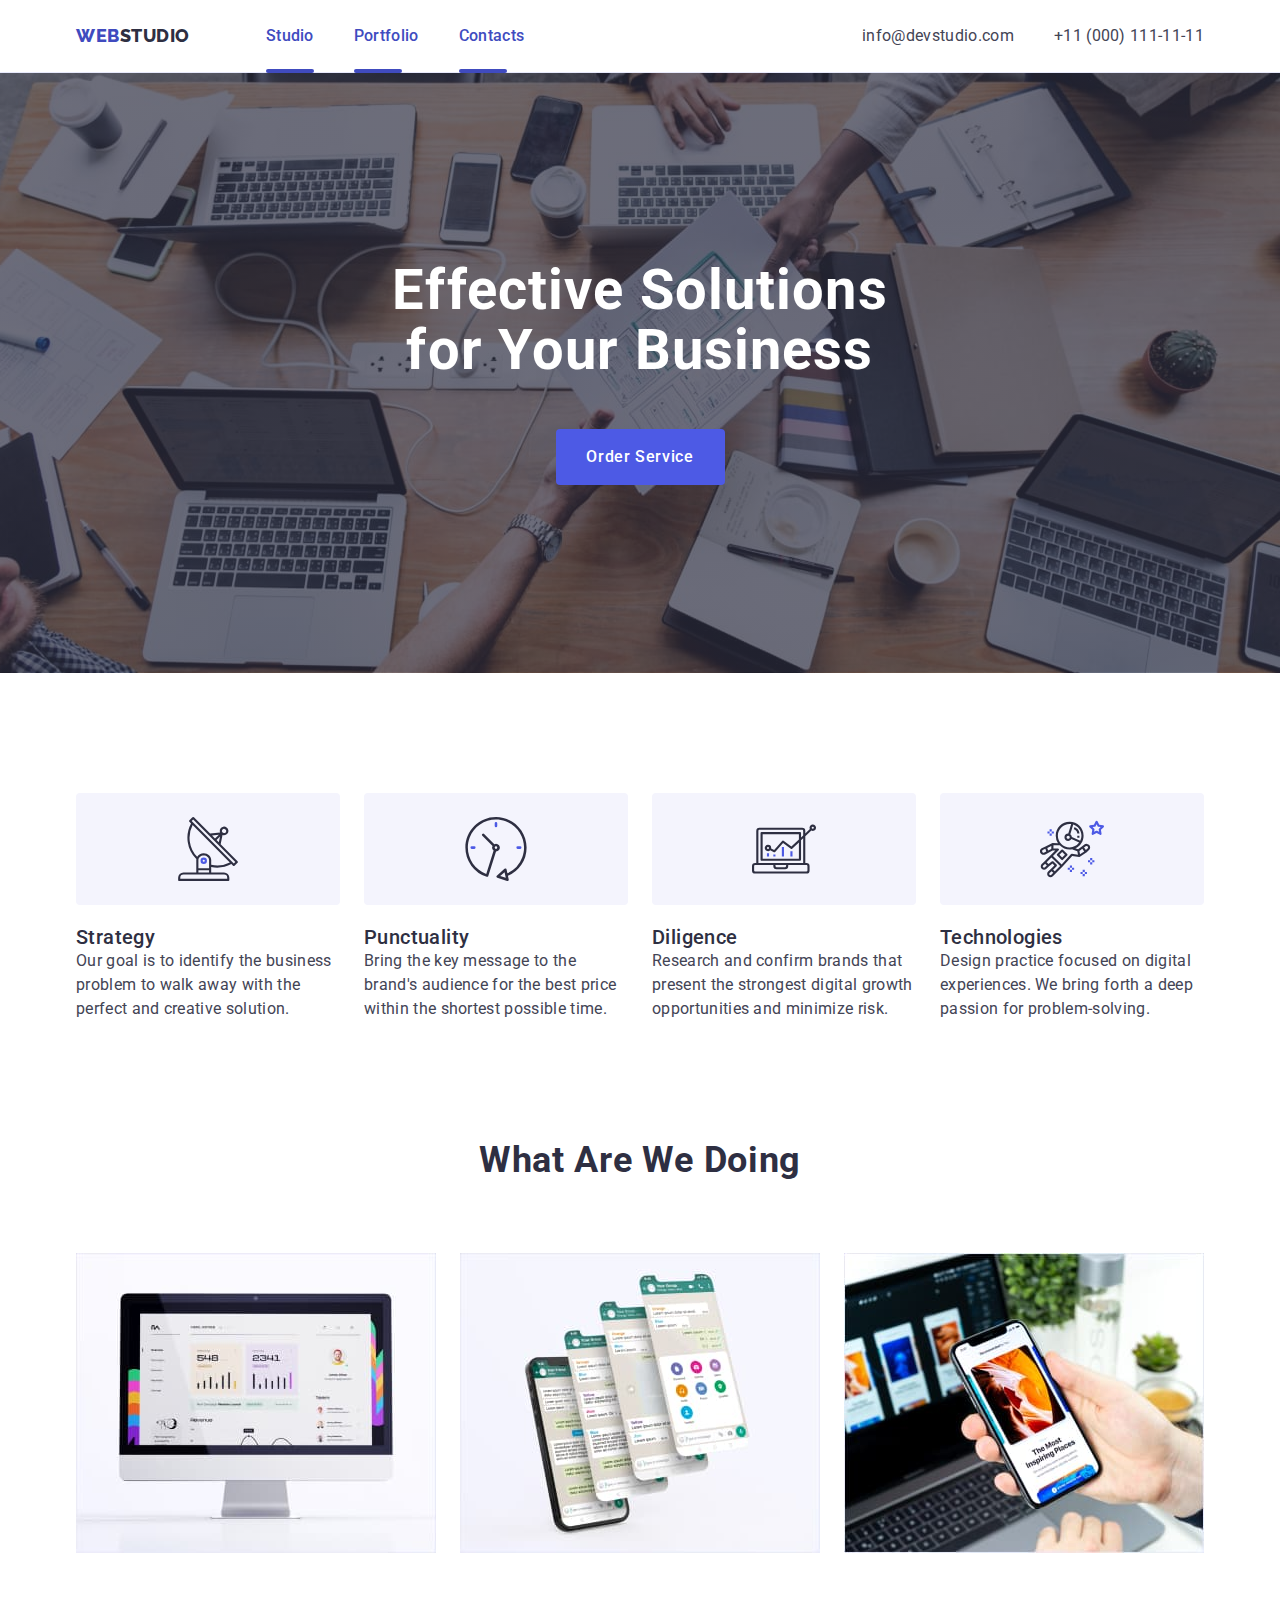
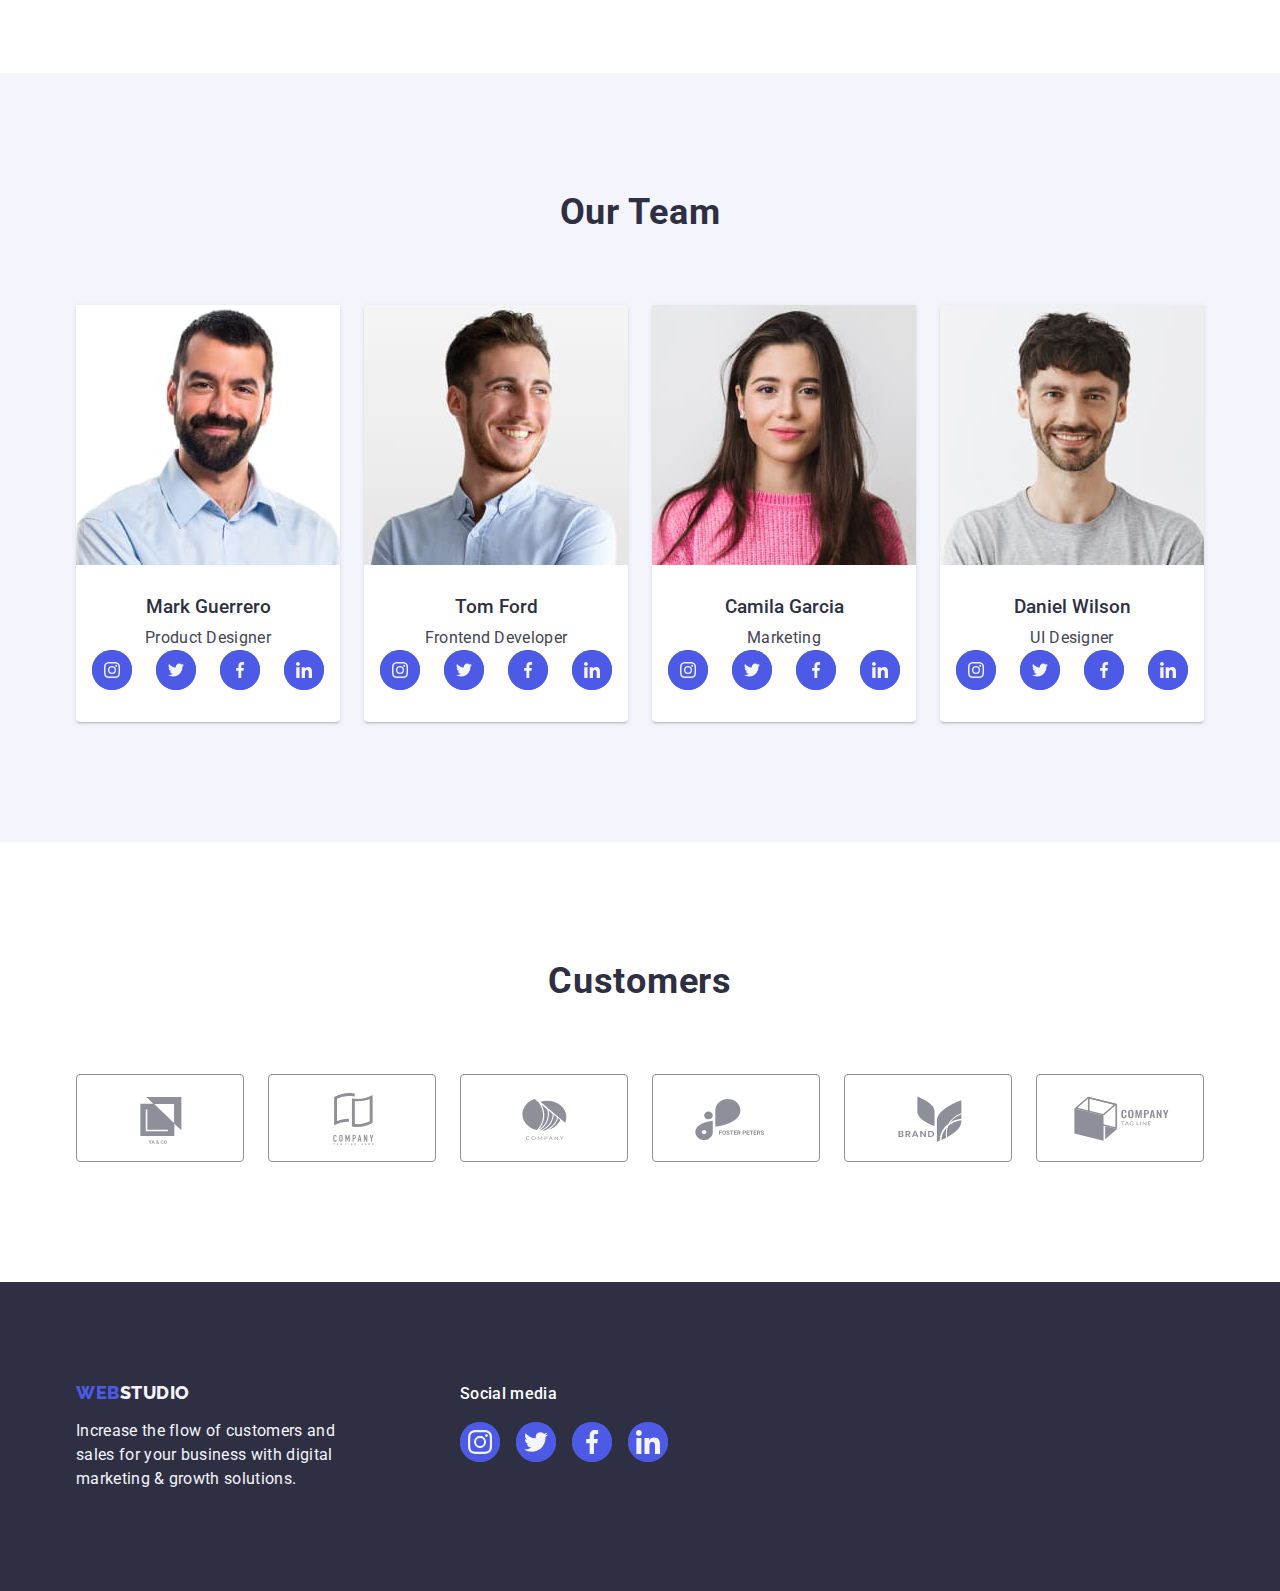
==== index.html @ ca34fb78 "74" ====
<!DOCTYPE html>
<html lang="en">

<head>
    <meta charset="UTF-8">
    <meta name="viewport" content="width=device-width, initial-scale=1.0">
    <title>WebStudio</title>
    <link rel="stylesheet" href="https://prnt.sc/MyWbBR4emvh_">
    <link rel="stylesheet"
        href="https://cdnjs.cloudflare.com/ajax/libs/modern-normalize/2.0.0/modern-normalize.min.css">
    <link rel="stylesheet" href="./css/styles.css">
    <link rel="preconnect" href="https://fonts.googleapis.com">
    <link rel="preconnect" href="https://fonts.gstatic.com" crossorigin>
    <link href="https://fonts.googleapis.com/css2?family=Raleway:wght@800&family=Roboto:wght@400;500;700&display=swap"
        rel="stylesheet">

<body>
    <header class="header list">
        <div class="header-container container">
            <nav class="header-nav list">
                <a class="header-logo-one link" href="./index.html">Web<span class="header-logo-two">Studio</span></a>
                <ul class="header-menu list">
                    <li class="header-menu-item link"><a class="header-menu-link link" href="./index.html">Studio</a>
                    </li>
                    <li class="header-menu-item link"><a class="header-menu-link link"
                            href="./portfolio.html">Portfolio</a></li>
                    <li class="header-menu-item link"><a class="header-menu-link link" href="">Contacts</a></li>
                </ul>
            </nav>
            <address class="header-address">
                <ul class="header-list-address list">
                    <li class="header-address-item list"><a class="header-address-link link"
                            href="mailto:info@devstudio.com">info@devstudio.com</a>
                    </li>
                    <li class="header-address-item list"><a class="header-address-link link"
                            href="tel:+110001111111">+11 (000)
                            111-11-11</a>
                    </li>
                </ul>
            </address>
        </div>
    </header>
    <main>
        <section class="section-one list">
            <div class="container">
                <h1 class="main-header">Effective Solutions for Your Business</h1>
                <button type="button" class="button-web-studio" data-modal-open>Order Service</button>
            </div>
        </section>

        <section class="section-two list">
            <div class="container">
                <h2 class="visually-hidden"> hidden</h2>
                <ul class="offer-list-menu list">
                    <li class="offer-list list">
                        <div class="strategy-container">
                            <svg class="strategy-icon" width="64" height="64"><use href="./images/icons.svg#icon-antenna-1"></use>
                            </svg>
                        </div>
                            <h3 class="offer-studio">Strategy</h3>
                            <p class="text">Our goal is to identify the business problem to walk away with the perfect and
                                creative
                                solution.</p>
                    </li>
                    <li class="offer-list list">
                        <div class="strategy-container">
                            <svg class="strategy-icon" width="64" height="64">
                                <use href="./images/icons.svg#icon-clock-1"></use>
                            </svg>
                        </div>
                        <h3 class="offer-studio">Punctuality</h3>
                        <p class="text">Bring the key message to the brand's audience for the best price within the
                            shortest
                            possible time.</p>
                    </li>
                    <li class="offer-list list">
                        <div class="strategy-container">
                            <svg class="strategy-icon" width="64" height="64">
                                <use href="./images/icons.svg#icon-diagram-1"></use>
                            </svg>
                        </div>
                        <h3 class="offer-studio">Diligence</h3>
                        <p class="text">Research and confirm brands that present the strongest digital growth
                            opportunities and
                            minimize risk.</p>
                    </li>
                    <li class="offer-list list">
                        <div class="strategy-container">
                            <svg class="strategy-icon" width="64" height="64">
                                <use href="./images/icons.svg#icon-astronaut-1"></use>
                            </svg>
                        </div>
                        <h3 class="offer-studio">Technologies</h3>
                        <p class="text">Design practice focused on digital experiences. We bring forth a deep passion
                            for
                            problem-solving.</p>
                    </li>
                </ul>
            </div>
        </section>

        <section class="section-three list">
            <div class="container">
                <h2 class="second-header-team">What are we doing</h2>
                <ul class="offer-list-staff list">
                    <li class="offer-list-item list"><img src="./images/rectangle1.jpg" alt="a computer monitor"
                            width="360">
                    </li>
                    <li class="offer-list-item list"><img src="./images/rectangle2.jpg" alt="mobile phone" width="360">
                    </li>
                    <li class="offer-list-item list"><img src="./images/rectangle3.jpg" alt="a laptop and a smartphone"
                            width="360">
                    </li>
                </ul>
            </div>
        </section>

    <section class="list section-four">
        <div class="container">
            <h2 class="second-header-team">Our Team</h2>
            <ul class="team-member list">
                <li class="team-member-list"><img src="./images/img.jpg" alt="a staff product Manager" width="264">
                    <div class="team-container">
                        <h3 class="offer-studio-team">Mark Guerrero</h3>
                        <p class="text-team">Product Designer</p>
                        <ul class="socials-icons list">
                            <li class="social-icon">
                                <a href="" class="social-media link" target="_blank"><svg class="social-icon" width="16" height="16">
                                        <use href="./images/icons.svg#icon-Ellipse"></use>
                                    </svg>
                                </a>
                            </li>
                            <li class="social-icon">
                                <a href="" class="social-media link" target="_blank"><svg class="social-icon" width="16" height="16">
                                        <use href="./images/icons.svg#icon-Ellipse-1"></use>
                                    </svg>
                                </a>
                            </li>
                            <li class="social-icon">
                                <a href="" class="social-media link" target="_blank"><svg class="social-icon" width="16" height="16">
                                        <use href="./images/icons.svg#icon-Ellipse-2"></use>
                                    </svg>
                                </a>
                            </li>
                            <li class="social-icon">
                                <a href="" class="social-media link" target="_blank"><svg class="social-icon" width="16" height="16">
                                        <use href="./images/icons.svg#icon-Ellipse-3"></use>
                                    </svg>
                                </a>
                            </li>
                        </ul>
                    </div>
                </li>
                <li class="team-member-list"><img src="./images/img1.jpg" alt="a staff fronted developer" width="264">
                    <div class="team-container">
                        <h3 class="offer-studio-team">Tom Ford</h3>
                        <p class="text-team">Frontend Developer</p>
                        <ul class="socials-icons list">
                            <li class="social-icon">
                                <a href="" class="social-media link" target="_blank"><svg class="social-icon" width="16" height="16">
                                        <use href="./images/icons.svg#icon-Ellipse"></use>
                                    </svg>
                                </a>
                            </li>
                            <li class="social-icon">
                                <a href="" class="social-media link" target="_blank"><svg class="social-icon" width="16" height="16">
                                        <use href="./images/icons.svg#icon-Ellipse-1"></use>
                                    </svg>
                                </a>
                            </li>
                            <li class="social-icon">
                                <a href="" class="social-media link" target="_blank"><svg class="social-icon" width="16" height="16">
                                        <use href="./images/icons.svg#icon-Ellipse-2"></use>
                                    </svg>
                                </a>
                            </li>
                            <li class="social-icon">
                                <a href="" class="social-media link" target="_blank"><svg class="social-icon" width="16" height="16">
                                        <use href="./images/icons.svg#icon-Ellipse-3"></use>
                                    </svg>
                                </a>
                            </li>
                        </ul>
                    </div>
                </li>
                <li class="team-member-list"><img src="./images/img2.jpg" alt="staff marketing" width="264">
                    <div class="team-container">
                        <h3 class="offer-studio-team">Camila Garcia</h3>
                        <p class="text-team">Marketing</p>
                        <ul class="socials-icons list">
                            <li class="social-icon">
                                <a href="" class="social-media link" target="_blank"><svg class="social-icon" width="16" height="16">
                                        <use href="./images/icons.svg#icon-Ellipse"></use>
                                    </svg>
                                </a>
                            </li>
                            <li class="social-icon">
                                <a href="" class="social-media link" target="_blank"><svg class="social-icon" width="16" height="16">
                                        <use href="./images/icons.svg#icon-Ellipse-1"></use>
                                    </svg>
                                </a>
                            </li>
                            <li class="social-icon">
                                <a href="" class="social-media link" target="_blank"><svg class="social-icon" width="16" height="16">
                                        <use href="./images/icons.svg#icon-Ellipse-2"></use>
                                    </svg>
                                </a>
                            </li>
                            <li class="social-icon">
                                <a href="" class="social-media link" target="_blank"><svg class="social-icon" width="16" height="16">
                                        <use href="./images/icons.svg#icon-Ellipse-3"></use>
                                    </svg>
                                </a>
                            </li>
                        </ul>
                    </div>
                </li>
                <li class="team-member-list"><img src="./images/img3.jpg" alt="a staff UI Designer" width="264">
                    <div class="team-container">
                        <h3 class="offer-studio-team">Daniel Wilson</h3>
                        <p class="text-team">UI Designer</p>
                        <ul class="socials-icons list">
                            <li class="social-icon">
                                <a href="" class="social-media link" target="_blank"><svg class="social-icon" width="16" height="16">
                                        <use href="./images/icons.svg#icon-Ellipse"></use>
                                    </svg>
                                </a>
                            </li>
                            <li class="social-icon">
                                <a href="" class="social-media link" target="_blank"><svg class="social-icon" width="16" height="16">
                                        <use href="./images/icons.svg#icon-Ellipse-1"></use>
                                    </svg>
                                </a>
                            </li>
                            <li class="social-icon">
                                <a href="" class="social-media link" target="_blank"><svg class="social-icon" width="16" height="16">
                                        <use href="./images/icons.svg#icon-Ellipse-2"></use>
                                    </svg>
                                </a>
                            </li>
                            <li class="social-icon">
                                <a href="" class="social-media link" target="_blank"><svg class="social-icon" width="16" height="16">
                                        <use href="./images/icons.svg#icon-Ellipse-3"></use>
                                    </svg>
                                </a>
                            </li>
                        </ul>
                    </div>
                </li>
            </ul>
        </div>
    </section>

        <section class="customers">
            <div class="container">
                <h2 class="second-header-customers">Customers</h2>
                <ul class="customer-icons-list list">
                    <li class="customers-item">
                        <a href="" class="customers-link link" target="_blank"><svg class="customer-icon" width="104" height="56">
                            <use href="./images/icons.svg#icon-Logo"></use>
                        </svg>
                        </a>
                    </li>
                    <li class="customers-item">
                        <a href="" class="customers-link link" target="_blank"><svg class="customer-icon" width="104" height="56">
                            <use href="./images/icons.svg#icon-Logo-5"></use>
                        </svg>
                        </a>
                    </li>
                    <li class="customers-item">
                        <a href="" class="customers-link link" target="_blank"><svg class="customer-icon" width="104" height="56">
                            <use href="./images/icons.svg#icon-Logo-1"></use>
                        </svg>
                        </a>
                    </li>
                    <li class="customers-item">
                        <a href="" class="customers-link link" target="_blank"><svg class="customer-icon" width="104" height="56">
                            <use href="./images/icons.svg#icon-Logo-2"></use>
                        </svg>
                        </a>
                    </li>
                    <li class="customers-item">
                        <a href="" class="customers-link link" target="_blank"><svg class="customer-icon" width="104" height="56">
                            <use href="./images/icons.svg#icon-Logo-3"></use>
                        </svg>
                        </a>
                    </li>
                    <li class="customers-item">
                        <a href="" class="customers-link link" target="_blank"><svg class="customer-icon" width="104" height="56">
                            <use href="./images/icons.svg#icon-Logo-4"></use>
                        </svg>
                        </a>
                    </li>
                </ul>
            </div>
        </section>
    </main>
    <footer class="footer">
        <div class="footer-container container">
            <div class="footer-logo-division">
                <a class="footer-logo-one link" href="./index.html">Web<span class="footer-logo-two">Studio</span></a>
                <p class="footer-paragraph">Increase the flow of customers and sales for your business with digital
                    marketing &
                    growth solutions.</p>
            </div>
            <div class="socials-footer-container">
                <p class="socials-text">Social media</p>
                <ul class="socials-footer-list list">
                    <li class="socials-footer-icon">
                        <a href="#" class="socials-footer-link" target="_blank"><svg class="network-footer-icon" width="24"
                                height="24">
                                <use href="./images/icons.svg#icon-Ellipse-6"></use>
                            </svg>
                        </a>
                    </li>
                    <li class="socials-footer-icon">
                        <a href="#" class="socials-footer-link" target="_blank"><svg class="network-footer-icon" width="24"
                                height="24">
                                <use href="./images/icons.svg#icon-Ellipse-5"></use>
                            </svg>
                        </a>
                    </li>
                    <li class="socials-footer-icon">
                        <a href="#" class="socials-footer-link" target="_blank"><svg class="network-footer-icon" width="24"
                                height="24">
                                <use href="./images/icons.svg#icon-Ellipse-4"></use>
                            </svg>
                        </a>
                    </li>
                    <li class="socials-footer-icon">
                        <a href="#" class="socials-footer-link" target="_blank"><svg class="network-footer-icon" width="24"
                                height="24">
                                <use href="./images/icons.svg#icon-Ellipse-7"></use>
                            </svg>
                        </a>
                    </li>
                </ul>
            </div>
        </div>
    </footer>
    <div data-modal="" class="modal-container is-hidden">
        <div class="modal"><button type="button" data-modal-close class="modal-button"><svg class="modal-icon" width="8"
                    height="8">
                    <use href="./icons.svg#icon-cross"></use>
                </svg></button>
        </div>
    </div>
    <script src="./js/modal.js"></script>
    </body>
    
    </html>
---- css/styles.css ----
body {
    font-family: "Roboto", sans-serif;
    color: var(--text-color);
    background-color: var(--background-color);
}

h1,
h2,
h3,
p {
    margin-top: 0;
    margin-bottom: 0;
}

ul {
    margin-top: 0;
    padding-left: 0;
    margin-bottom: 0;
}

.menu-list {
    display: flex;
    justify-content: center;
    gap: 24px;
    margin-bottom: 72px;
}

img {
    display: block;
}

.container {
    padding: 0 15px;
    width: 1158px;
    margin: 0 auto;
}

.visually-hidden {
    position: absolute;
    width: 1px;
    height: 1px;
    margin: -1px;
    border: 0;
    padding: 0;
    outline: 0;
    outline-offset: 0;
    white-space: nowrap;
    clip-path: inset(100%);
    clip: rect(0 0 0 0);
    overflow: hidden;
}

:root {
    --primary-color: #4d5ae5;
    --background-color: #FFFFFF;
    --text-color: #2e2f42;
    --button-background-color: #F4F4FD;
    --list-style: none;
    --font-weight: 500;
    --address-color: #434455;
    --button: #e7e9fc;
    --icon-color:#8e8f99;
    --footer-icon:#f4f4fd;
}

.header-logo-one {
    font-family: "Raleway", sans-serif;
    font-weight: 800;
    font-size: 18px;
    line-height: 1.17;
    letter-spacing: 0.03em;
    text-transform: uppercase;
    margin-right: 76px;
    color: #404bbf;
}

.header {
    border-bottom: 1px solid #E7E9FC;
    box-shadow: 0px 2px 1px rgba(46, 47, 66, 0.08), 0px 1px 1px rgba(46, 47, 66, 0.16), 0px 1px 6px rgba(46, 47, 66, 0.08);
}

.header-logo-two {
    font-family: "Raleway", sans-serif;
    font-weight: 800;
    font-size: 18px;
    line-height: 1.17;
    letter-spacing: 0.03em;
    text-transform: uppercase;
    color: var(--text-color);
}

h3 {
    display: block;
    font-size: 1.17em;
    margin-block-start: 1em;
    margin-block-end: 1em;
    margin-inline-start: 0px;
    margin-inline-end: 0px;
    font-weight: 500;
}

.link {
    text-decoration: none;
}

.header-menu {
    display: flex;
    gap: 40px;
}

.header-nav {
    display: flex;
    align-items: center;
    text-align: left;
}

.header-menu-link::after {
    content: '';
    position: absolute;
    left: 0;
    bottom: -1px;
    height: 4px;  
    width: 48px;  
    background-color: #404bbf;
    border-radius: 2px;
}

.header-container {
    display: flex;
    max-width: 1158px;
    width: auto;
    align-items: center;
    justify-content: center;
    text-align: center;
    align-items: center;
}

.header-studio-container {
    max-width: 1158px;
    width: auto;
    align-items: center;
    justify-content: center;
    text-align: center;
}

.header-list-address {
    display: flex;
    gap: 40px;
}

.header-menu-item {
    display: flex;
    font-weight: 500;
    line-height: 1.5;
    color: #404bbf;
}

.header-menu-item:hover {
    font-weight: 500;
    font-size: 16px;
    line-height: 1.5;
    letter-spacing: 0.02em;
    color: #2e2f42;
}

.button-portfolio {
    display: flex;
    border: 1px solid var(--button);
    width: auto;
    border-radius: 4px;
    padding: 12px 24px 12px 24px;
    color: #4D5AE5;
    font-size: 16px;
    font-weight: 500;
    cursor: pointer;
    text-align: center;
    background-color: var(--button-background-color);
    font-family: "Roboto", sans-serif;
    line-height: 1.5;
    letter-spacing: 0.04em;
}

.list {
    list-style: none;
}

.header-menu-link {
    letter-spacing: 0.02em;
    padding: 24px 0 24px;
    display: block;
    transition: color 250ms cubic-bezier(0.4, 0, 0.2, 1);
    position: relative;
    color: #404bbf;
}

.header-menu-link:hover {
    color: #404bbf;
}

.header-menu-link:focus {
    color: #404bbf;
}

.header-address-item {
    color: var(--address-color);
    line-height: 1.5;
    letter-spacing: 0.02em;
    font-style: normal;
}

.header-address-link {
    letter-spacing: 0.02em;
    color: var(--address-color);
    text-decoration: none;
    font-style: normal;
    display: block;
    padding-top: 24px;
    padding-bottom: 24px;
    transition: color 250ms cubic-bezier(0.4, 0, 0.2, 1);
}

.header-address-item:hover {
    color: #404bbf;
}

.header-address-link:hover {
    color: #404bbf;
}

.header-address-link:focus {
    color: #404bbf;
}

.address {
    font-style: normal;
}

.text {
    color: #434455;
    line-height: 1.5;
    letter-spacing: 0.02em;
    justify-content: left;
    text-align: left;
    margin-bottom: 0;
}

.section-portfolio {
    padding-top: 96px;
    padding-bottom: 120px;
}

.text-team {
    color: #434455;
    size: 16px;
    line-height: 1.5;
    letter-spacing: 0.02em;
    justify-content: center;
    text-align: center;
    margin-bottom: 0;
}

.section-one {
    background-color: var(--text-color);
    text-align: center;
    padding: 188px 0 188px;
    background-position: center;
    background-size: cover;
    max-width: 1440px;
    background-image: linear-gradient(rgba(46, 47, 66, 0.7),
            rgba(46, 47, 66, 0.7)),url(../images/people-office.jpg);
    background-repeat: no-repeat;
}

.section-two {
    padding: 120px 0 120px;
}

.offer-list-menu {
    display: flex;
    gap: 24px;
}

.section-three {
    padding-bottom: 120px;
}

.section-four {
    background-color: #F4F4FD;
    padding: 120px 0 120px
}

.second-header-team {
    font-size: 36px;
    line-height: 1.11;
    text-align: center;
    letter-spacing: 0.02em;
    text-transform: capitalize;
    color: var(--text-color);
    justify-content: center;
    margin-bottom: 72px;
}

.second-header-customers {
    font-size: 36px;
    line-height: 1.11;
    text-align: center;
    letter-spacing: 0.02em;
    text-transform: capitalize;
    color: var(--text-color);
    justify-content: center;
    margin-bottom: 72px;
}

.offer-list-staff {
    display: flex;
    gap: 24px;
}

.main-header {
    font-size: 56px;
    line-height: 1.07;
    text-align: center;
    justify-content: center;
    letter-spacing: 0.02em;
    color: #ffffff;
    max-width: 496px;
    margin-bottom: 48px;
    margin-left: auto;
    margin-right: auto;

}

.offer-studio-team {
    text-align: center;
    margin-bottom: 8px;
    margin-top: 0;
}

.offer-studio {
    margin-bottom: 0px;
    color: #2E2F42;
    font-size: 20px;
    font-weight: 500;
    line-height: 1.2;
    /* 24/20 */
    letter-spacing: 0.02em;
    text-align: left;
    justify-content: center;
}

.button-portfolio:hover {
    background: #404BBF;
    border: 1px solid transparent;
    font: #FFFFFF;
    box-shadow: 0px 3px 1px rgba(0, 0, 0, 0.1), 0px 2px 1px rgba(0, 0, 0, 0.08), 0px 2px 2px rgba(0, 0, 0, 0.12);
    color: #FFFFFF;
    /* Text color when hovering */
}

.button-portfolio:focus {
    color: #FFFFFF;
    border: 1px solid transparent;
    background-color: #404BBF;
    box-shadow: 0px 3px 1px rgba(0, 0, 0, 0.1), 0px 2px 1px rgba(0, 0, 0, 0.08), 0px 2px 2px rgba(0, 0, 0, 0.12);
}


.header-address {
    font-style: normal;
    margin-left: auto;
}

.strategy-container{
    display: flex;
    align-items: center;
    justify-content: center;
    height: 112px;
    background-color: #f4f4fd;
    border-radius: 4px;
    margin-bottom: 8px;
}
.button-web-studio {
    display: block;
    background-color: #4D5AE5;
    font-family: "Roboto", sans-serif;
    font-weight: 500;
    font-size: 16px;
    line-height: 1.5;
    letter-spacing: 0.04em;
    transition: background-color 250ms cubic-bezier(0.4, 0, 0.2, 1);
    color: #ffffff;
    cursor: pointer;
    min-width: 169px;
    height: 56px;
    border: none;
    border-radius: 4px;
    margin-left: auto;
    margin-right: auto;
}

.button-web-studio:hover {
    background-color: #404BBF;
}

.button-web-studio:focus {
    background-color: #404BBF;
}

.footer-paragraph {
    line-height: 1.5;
    letter-spacing: 0.02em;
    max-width: 264px;
    margin-bottom: 0;
}

.team-member-list {
    background-color: #FFFFFF;
    width: calc((100% - 72px) / 4);
    border-radius: 0px 0px 4px 4px;
    box-shadow: 0px 1px 6px rgba(46, 47, 66, 0.08),
        0px 1px 1px rgba(46, 47, 66, 0.16),
        0px 2px 1px rgba(46, 47, 66, 0.08);
}

.team-member {
    gap: 24px;
    display: flex;
}

.main-header-portfolio {
    display: none;
}

.offer-list {
    width: calc((100% - 72px) / 4)
}

.offer-list-item {
    width: calc((100% - 48px) / 3);
}

.team-container {
    padding: 32px 0;
}

.offer-photo-container {
    background-color: #F4F4FD;
    text-align: center;
    justify-content: center;
    flex-direction: row;
}

.catalog {
    width: calc((100% - 48px) / 3);
}

.catalog-list {
    display: flex;
    column-gap: 24px;
    flex-wrap: wrap;
    row-gap: 48px;
}

.app-container {
    padding: 32px 16px;
    border: 1px solid #e7e9fc;
    border-top: none;
}

.catalog-offer {
    font-weight: 500;
    font-size: 20px;
    line-height: 1.2;
    letter-spacing: 0.02em;
    color: var(--text-color);
    margin-bottom: 8px
}

.customer-icons-list {
    display: flex;
    gap: 24px;
    justify-content: center;
    text-align: center;
}
.customers-item{
   height: 88px;
   color: var(--icon-color);
}
.customer-icon{
    fill: currentColor;
}
.customers-link{
    border: 1px solid rgba(142, 143, 153, 1);
    border-radius: 4px;
    width: 168px;
    height: 100%;
    justify-content: center;
    display: flex;
    align-items: center;
    margin-bottom: 120px;
    transition: border-color 250ms cubic-bezier(0.4, 0, 0.2, 1),
    color 250ms cubic-bezier(0.4, 0, 0.2, 1);
}

.customers-link:hover, .customers-link:focus{
    border-color: #404bbf;
    color: #404bbf;
}

.customers{
    padding-top: 120px;
    padding-bottom: 120px;
}
.footer {
    color: #F4F4FD;
    size: 16px;
    line-height: 133.333333%;
    background-color: #2E2F42;
    padding: 100px 0 100px;
}
.socials-icons{
    display: flex;
    justify-content: center;
    margin: 0;
    gap: 24px;
}

.social-icon{
    width: 40px;
    height: 40px;
    fill: #f4f4fd;
}

.social-media{
    width: 100%;
    height: 100%;
    background-color:var(--primary-color);
    border-radius: 50%;
    display: flex;
    align-items: center;
    justify-content: center;
    transition: background-color 250ms cubic-bezier(0.4, 0, 0.2, 1);
}
.social-media:hover{
    background-color: #404bbf;
}
.social-media:focus{
    background-color: #404bbf;
}
.footer-logo-one {
    color: #4D5AE5;
    font-family: "Raleway", sans-serif;
    font-weight: 800;
    font-size: 18px;
    line-height: 1.17;
    letter-spacing: 0.03em;
    text-transform: uppercase;
    display: inline-block;
    margin-bottom: 16px;
}

.footer-logo-two {
    color: #f4f4fd;
    font-family: "Raleway", sans-serif;
    font-weight: 800;
    font-size: 18px;
    line-height: 1.17;
    letter-spacing: 0.03em;
    text-transform: uppercase;
}

.footer-container {
    display: flex;
    align-items: baseline;
}
.footer-logo-division {
    margin-right: 120px;
}

.socials-text{
    font-weight: 500;
    font-size: 16px;
    line-height: 1.5;
    letter-spacing: 0.02em;
    color:var(--background-color);
    margin-bottom: 16px;
}
.network-footer-icon{
    width: 100%;
    height: 100%;
    background-color:var(--primary-color);
    border-radius: 50%;
    display: flex;
    align-items: center;
    justify-content: center;
    transition: background-color 250ms cubic-bezier(0.4, 0, 0.2, 1);
    fill:var(--footer-icon);
}

.socials-footer-link {
    width: 100%;
    height: 100%;
    background-color: #4d5ae5;
    border-radius: 50%;
    display: flex;
    align-items: center;
    justify-content: center;
    transition: background-color 250ms cubic-bezier(0.4, 0, 0.2, 1);
    text-decoration: none;
    color: #ffffff;
}

.socials-footer-link:hover,
.socials-footer-link:focus {
    background-color: #31d0aa;
}

.socials-footer-icon:hover {
    background-color: #31d0aa;
}

.socials-footer-icon:focus {
    background-color: #31d0aa;
}

.socials-footer-list{
    display: flex;
    gap: 16px;
    width: 100%;
}

.socials-footer-icon {
    width: 40px;
    height: 40px;
}
.modal-container{
    position: fixed;
    top: 0;
    left: 0;
    width: 100%;
    height: 100%;
    background-color: rgba(46, 47, 66, 0.4);
    transition: opacity 250ms cubic-bezier(0.4, 0, 0.2, 1), visibility 250ms cubic-bezier(0.4, 0, 0.2, 1);
}
.is-hidden{
    opacity: 0;
    visibility: hidden;
    pointer-events: none;
}

.modal{
    position: absolute;
    top: 50%;
    left: 50%;
    transform: translate(-50%, -50%) scale(1);
    width: 408px;
    min-height: 584px;
    border-radius: 4px;
    transition: transform 250ms cubic-bezier(0.4, 0, 0.2, 1);
    background: #fcfcfc;
    box-shadow: 0px 1px 1px rgba(0, 0, 0, 0.14), 0px 1px 3px rgba(0, 0, 0, 0.12), 0px 2px 1px rgba(0, 0, 0, 0.2);
}

.modal-button {
    position: absolute;
    top: 24px;
    right: 24px;
    width: 24px;
    height: 24px;
    border-radius: 50%;
    display: flex;
    align-items: center;
    justify-content: center;
    background-color: #e7e9fc;
    border: 1px solid rgba(0, 0, 0, 0.1);
    padding: 0;
    cursor: pointer;
    transition: background-color 250ms cubic-bezier(0.4, 0, 0.2, 1), border 250ms cubic-bezier(0.4, 0, 0.2, 1);
}

.modal-button:hover,
.modal-button:focus {
    background-color: #404bbf;
    border: 0;
    fill: #ffffff;
}

.modal-icon {
    transition: fill 250ms cubic-bezier(0.4, 0, 0.2, 1);
}
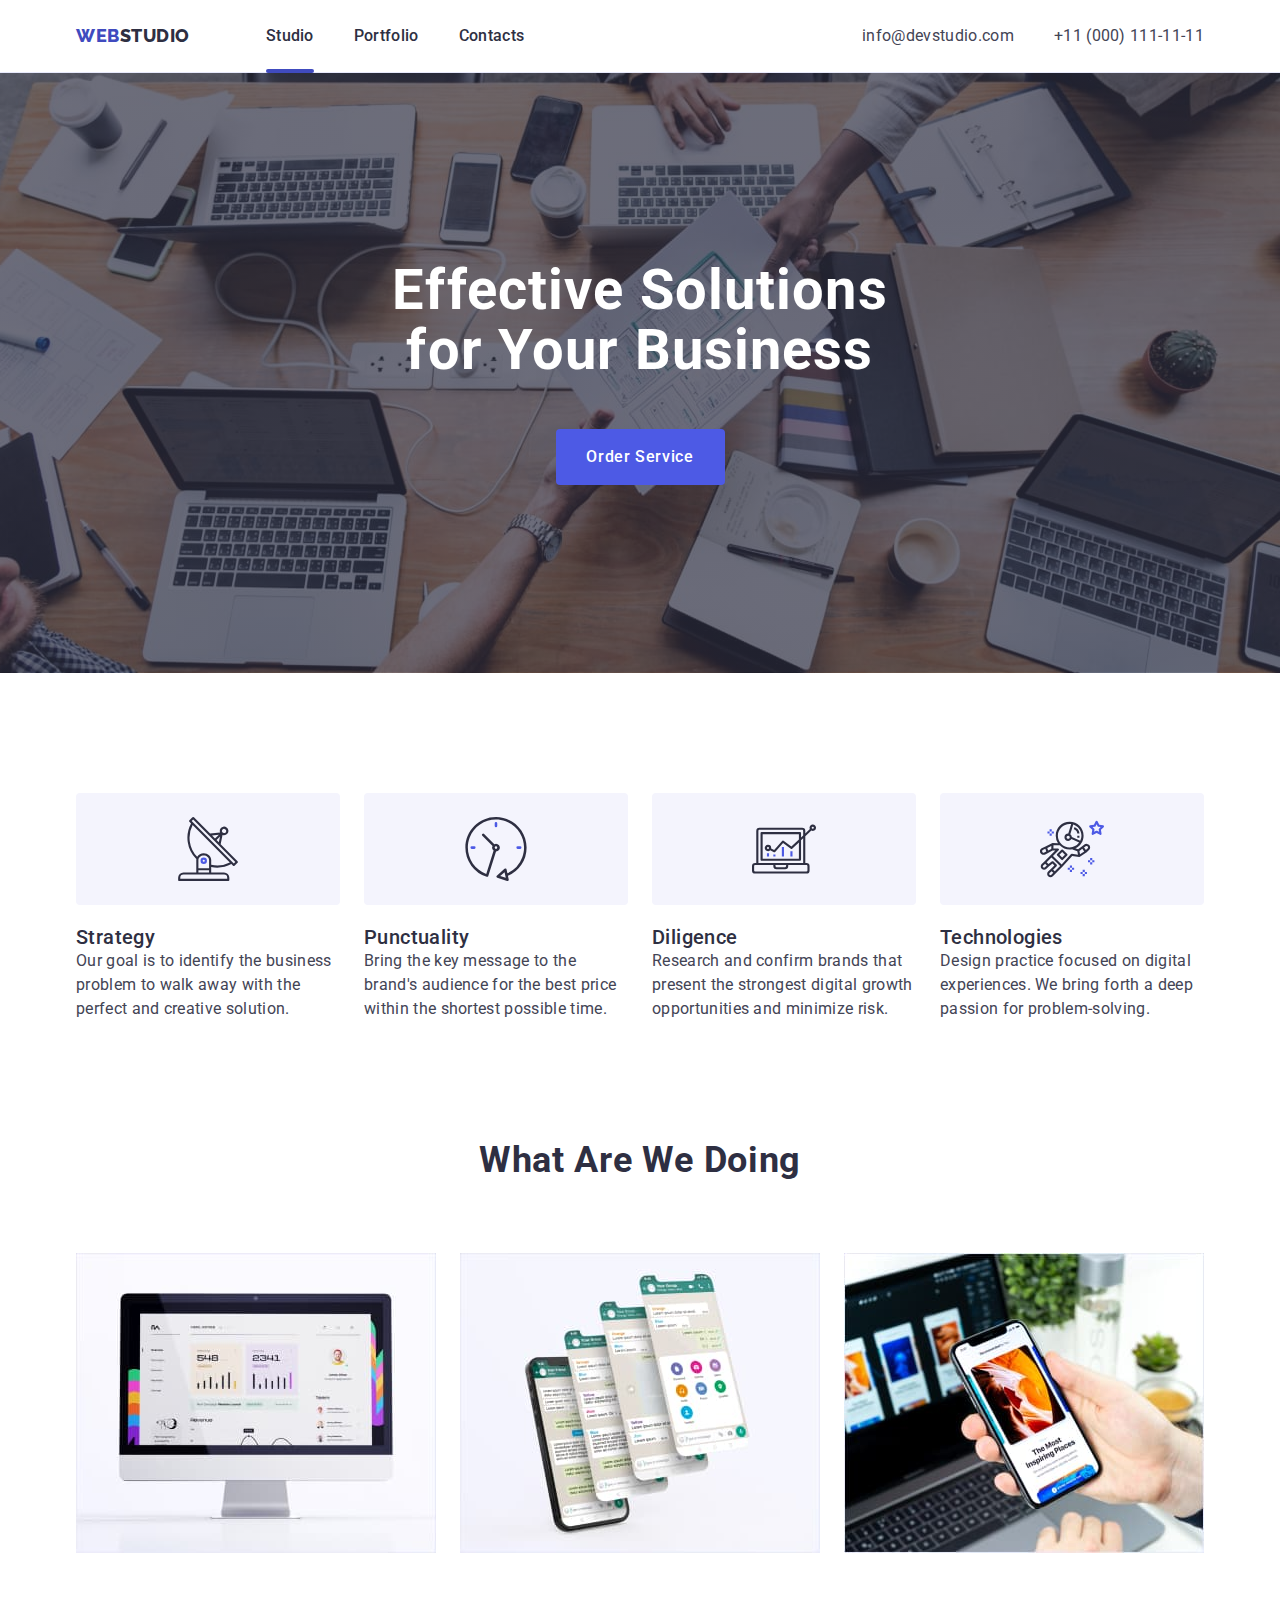
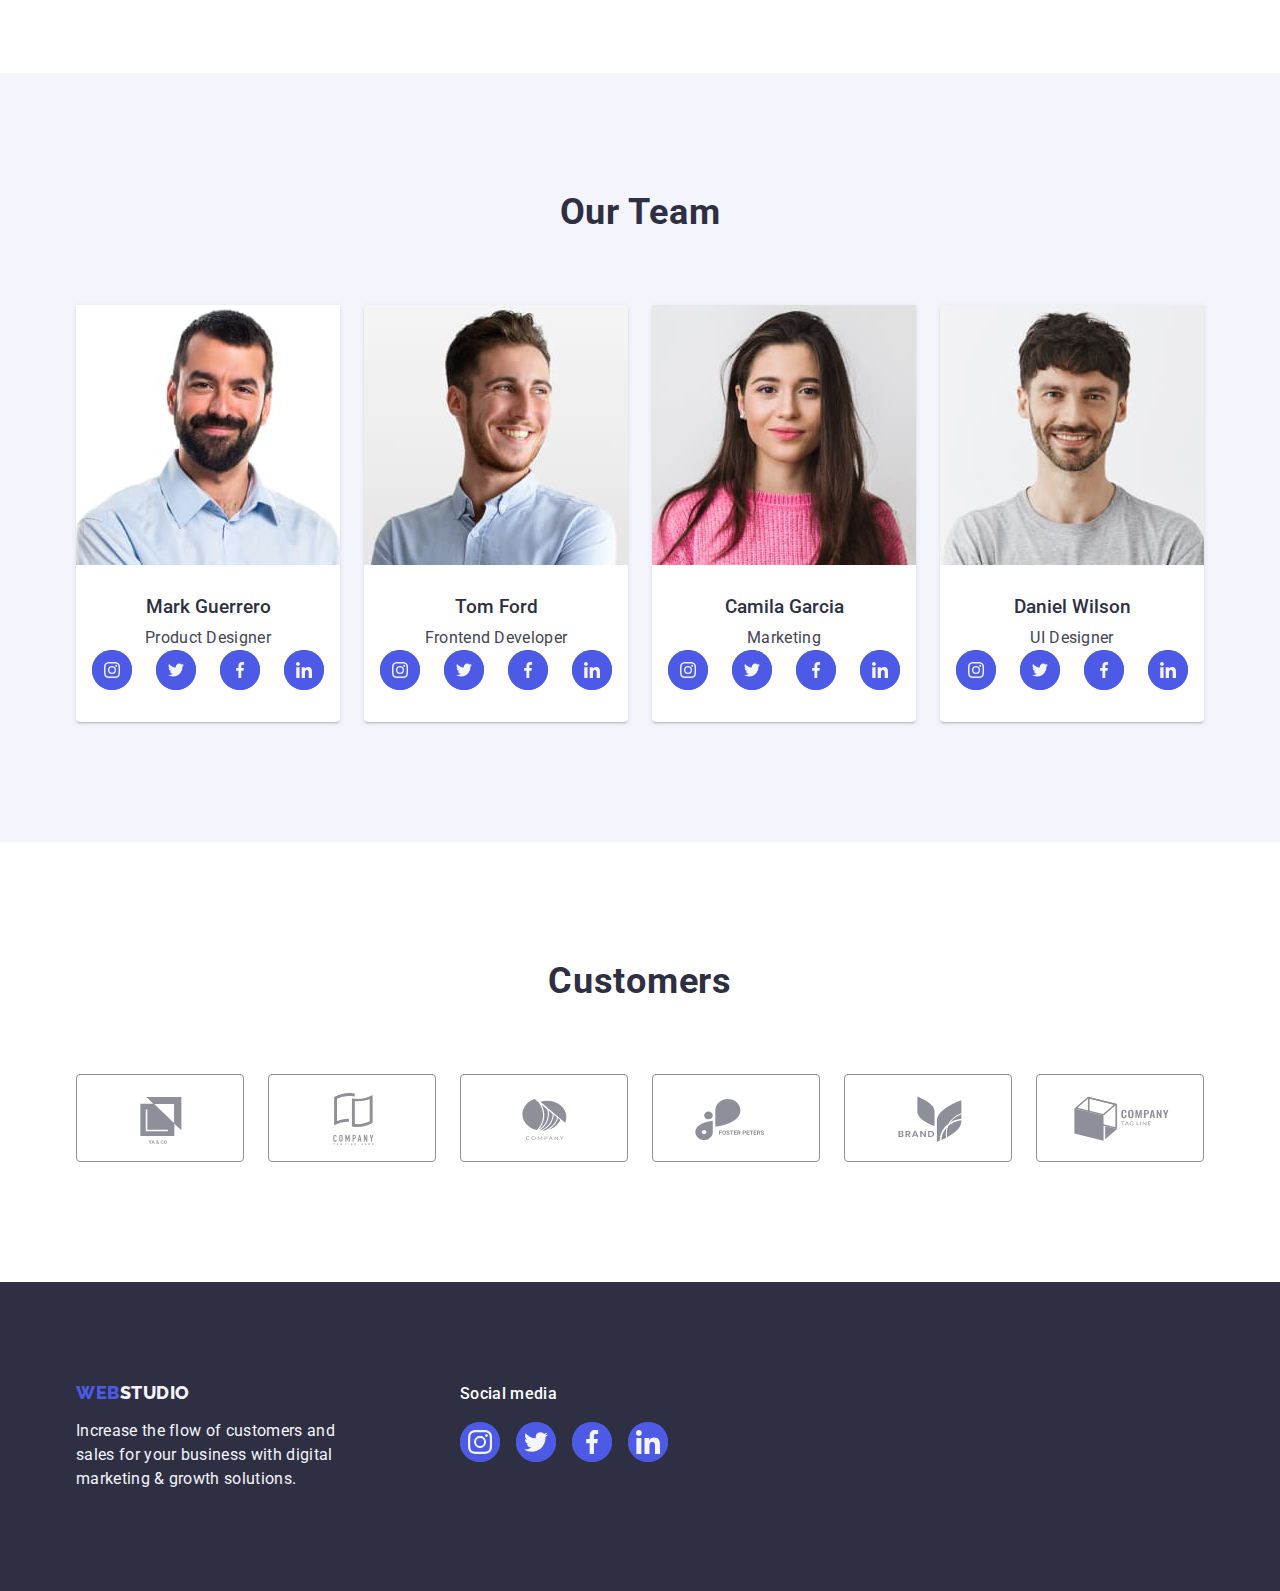
==== commit 92dd13a8: "final" ====
--- a/index.html
+++ b/index.html
@@ -20,7 +20,7 @@
             <nav class="header-nav list">
                 <a class="header-logo-one link" href="./index.html">Web<span class="header-logo-two">Studio</span></a>
                 <ul class="header-menu list">
-                    <li class="header-menu-item link"><a class="header-menu-link link" href="./index.html">Studio</a>
+                    <li class="header-menu-item link"><a class="header-menu-link current link" href="./index.html">Studio</a>
                     </li>
                     <li class="header-menu-item link"><a class="header-menu-link link"
                             href="./portfolio.html">Portfolio</a></li>
@@ -339,10 +339,12 @@
         </div>
     </footer>
     <div data-modal="" class="modal-container is-hidden">
-        <div class="modal"><button type="button" data-modal-close class="modal-button"><svg class="modal-icon" width="8"
-                    height="8">
-                    <use href="./icons.svg#icon-cross"></use>
-                </svg></button>
+        <div class="modal">
+            <button type="button" data-modal-close class="modal-button">
+                <svg class="modal-icon" width="8" height="8">
+                    <use href="./images/icons.svg#icon-cross"></use>
+                </svg>
+            </button>
         </div>
     </div>
     <script src="./js/modal.js"></script>
--- a/css/styles.css
+++ b/css/styles.css
@@ -114,7 +114,7 @@
     text-align: left;
 }
 
-.header-menu-link::after {
+.current::after {
     content: '';
     position: absolute;
     left: 0;
@@ -125,6 +125,7 @@
     border-radius: 2px;
 }
 
+
 .header-container {
     display: flex;
     max-width: 1158px;
@@ -152,7 +153,7 @@
     display: flex;
     font-weight: 500;
     line-height: 1.5;
-    color: #404bbf;
+    color: var(--text-color);
 }
 
 .header-menu-item:hover {
@@ -178,6 +179,10 @@
     font-family: "Roboto", sans-serif;
     line-height: 1.5;
     letter-spacing: 0.04em;
+    transition: color 250ms cubic-bezier(0.4, 0, 0.2, 1),
+        background-color 250ms cubic-bezier(0.4, 0, 0.2, 1),
+        border-color 250ms cubic-bezier(0.4, 0, 0.2, 1),
+        box-shadow 250ms cubic-bezier(0.4, 0, 0.2, 1);
 }
 
 .list {
@@ -190,7 +195,7 @@
     display: block;
     transition: color 250ms cubic-bezier(0.4, 0, 0.2, 1);
     position: relative;
-    color: #404bbf;
+    color:var(--text-color);
 }
 
 .header-menu-link:hover {
@@ -452,6 +457,18 @@
 
 .catalog {
     width: calc((100% - 48px) / 3);
+    transition: box-shadow 250ms cubic-bezier(0.4, 0, 0.2, 1);
+    display: block;  
+
+}
+.catalog-link{
+    display: block;
+    transition: box-shadow 250ms cubic-bezier(0.4, 0, 0.2, 1);
+}
+.catalog-link:hover, 
+.catalog-link:focus {
+    box-shadow: 0px 1px 6px rgba(46, 47, 66, 0.08), 0px 1px 1px rgba(46, 47, 66, 0.16), 0px 2px 1px rgba(46, 47, 66, 0.08); 
+    transform: translateY(0%);
 }
 
 .catalog-list {
@@ -460,7 +477,14 @@
     flex-wrap: wrap;
     row-gap: 48px;
 }
-
+.catalog-change-container{
+    position: relative;
+    overflow: hidden;
+}
+.catalog-link:hover .under-text,
+.catalog-link:focus .under-text {
+    transform: translateY(0%);
+}
 .app-container {
     padding: 32px 16px;
     border: 1px solid #e7e9fc;
@@ -476,30 +500,45 @@
     margin-bottom: 8px
 }
 
+
 .customer-icons-list {
     display: flex;
     gap: 24px;
     justify-content: center;
     text-align: center;
+}
+.under-text {
+    position: absolute;
+    top: 0;
+    font-size: 16px;
+    line-height: 1.5;
+    letter-spacing: 0.02em;
+    color: var(--footer-icon);
+    padding: 40px 32px;
+    background-color: #4d5ae5;
+    height: 100%;
+    width: 100%;
+    transform: translateY(100%);
+    transition: transform 250ms cubic-bezier(0.4, 0, 0.2, 1);
 }
 .customers-item{
    height: 88px;
    color: var(--icon-color);
 }
-.customer-icon{
-    fill: currentColor;
-}
-.customers-link{
+
+.customers-link {
     border: 1px solid rgba(142, 143, 153, 1);
     border-radius: 4px;
     width: 168px;
     height: 100%;
     justify-content: center;
     display: flex;
+    fill: currentColor;
     align-items: center;
     margin-bottom: 120px;
     transition: border-color 250ms cubic-bezier(0.4, 0, 0.2, 1),
-    color 250ms cubic-bezier(0.4, 0, 0.2, 1);
+        color 250ms cubic-bezier(0.4, 0, 0.2, 1);
+    color:var(--icon-color)
 }
 
 .customers-link:hover, .customers-link:focus{
@@ -648,25 +687,37 @@
     pointer-events: none;
 }
 
-.modal{
+
+.button:hover,
+.button:focus {
+    background-color: #404bbf;
+    border: none;
+    fill: #ffffff;
+}
+
+.modal-icon {
+    transition: fill 250ms cubic-bezier(0.4, 0, 0.2, 1);
+}
+
+.modal {
     position: absolute;
     top: 50%;
     left: 50%;
     transform: translate(-50%, -50%) scale(1);
     width: 408px;
     min-height: 584px;
+    background: #fcfcfc;
+    box-shadow: 0px 1px 1px rgba(0, 0, 0, 0.14), 0px 1px 3px rgba(0, 0, 0, 0.12), 0px 2px 1px rgba(0, 0, 0, 0.2);
     border-radius: 4px;
     transition: transform 250ms cubic-bezier(0.4, 0, 0.2, 1);
-    background: #fcfcfc;
-    box-shadow: 0px 1px 1px rgba(0, 0, 0, 0.14), 0px 1px 3px rgba(0, 0, 0, 0.12), 0px 2px 1px rgba(0, 0, 0, 0.2);
-}
-
-.modal-button {
+}
+
+.modal-button{
     position: absolute;
     top: 24px;
     right: 24px;
+    height: 24px;
     width: 24px;
-    height: 24px;
     border-radius: 50%;
     display: flex;
     align-items: center;
@@ -676,15 +727,4 @@
     padding: 0;
     cursor: pointer;
     transition: background-color 250ms cubic-bezier(0.4, 0, 0.2, 1), border 250ms cubic-bezier(0.4, 0, 0.2, 1);
-}
-
-.modal-button:hover,
-.modal-button:focus {
-    background-color: #404bbf;
-    border: 0;
-    fill: #ffffff;
-}
-
-.modal-icon {
-    transition: fill 250ms cubic-bezier(0.4, 0, 0.2, 1);
 }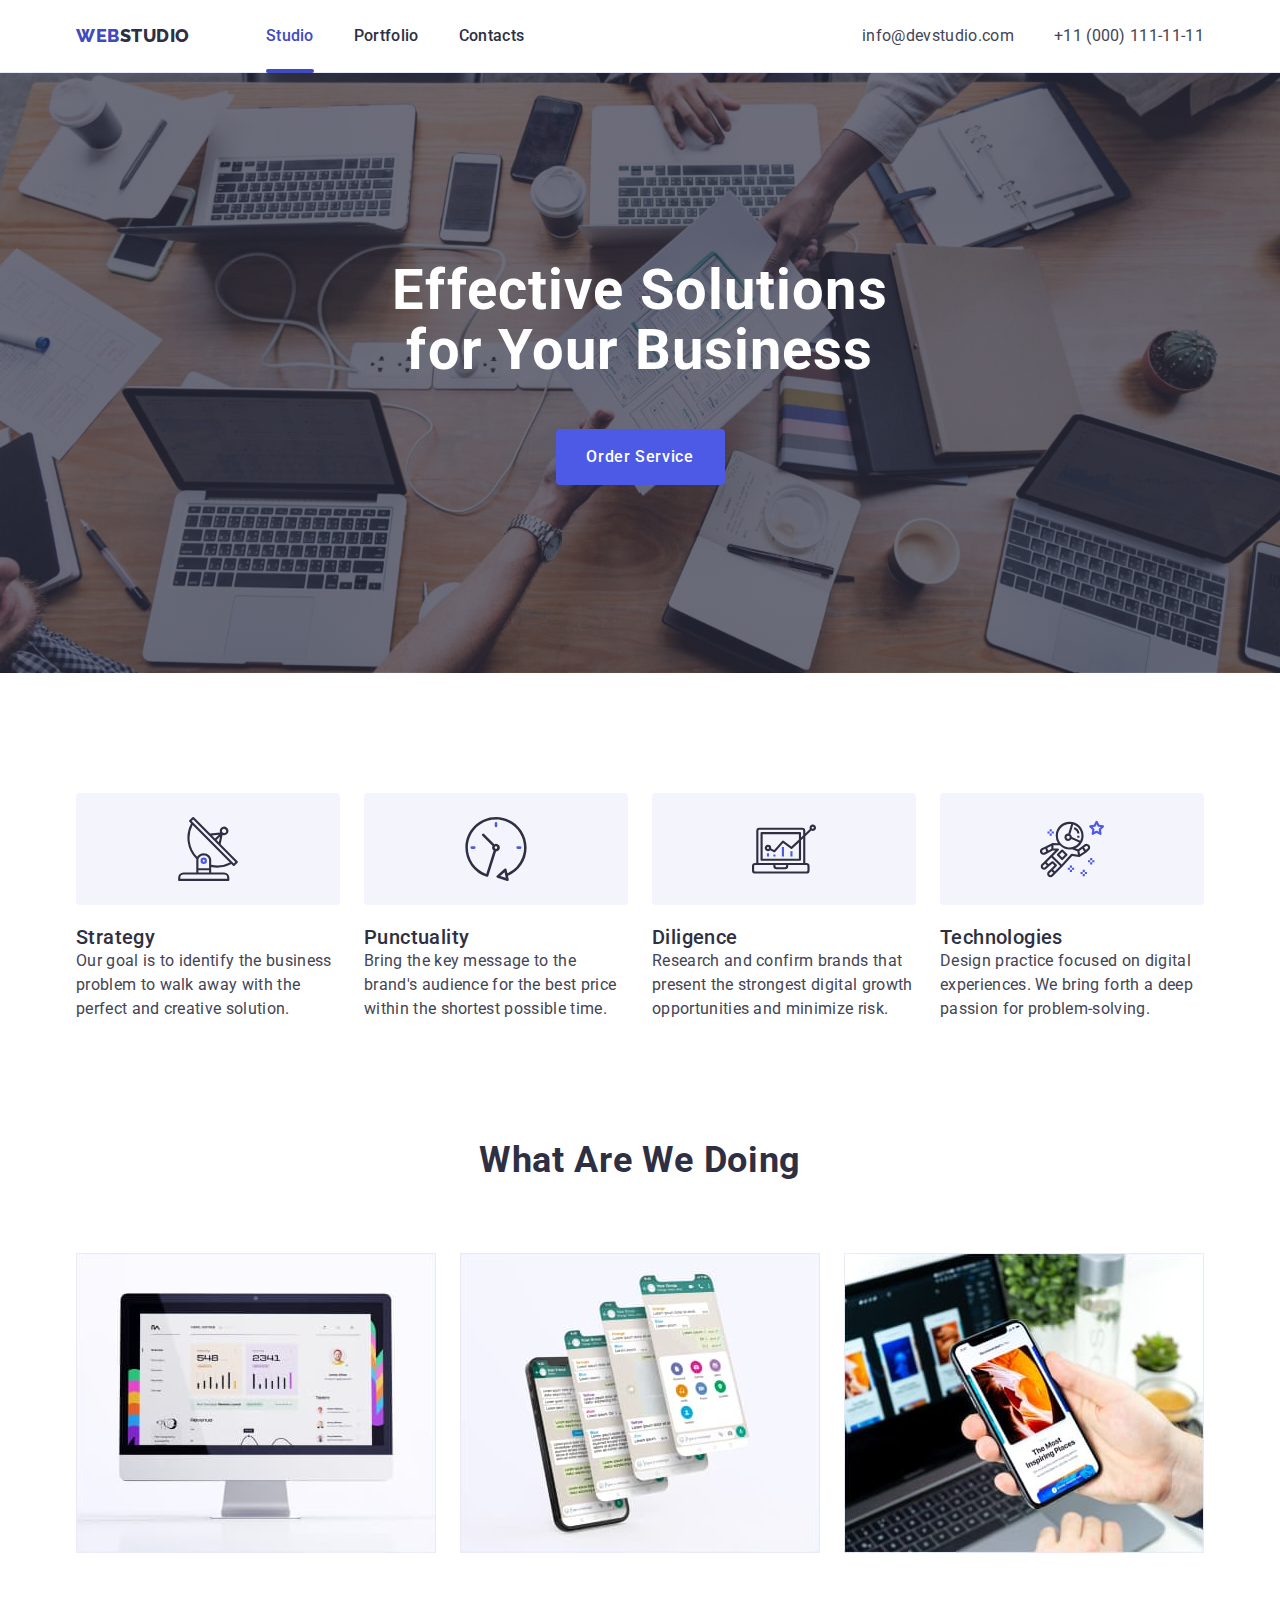
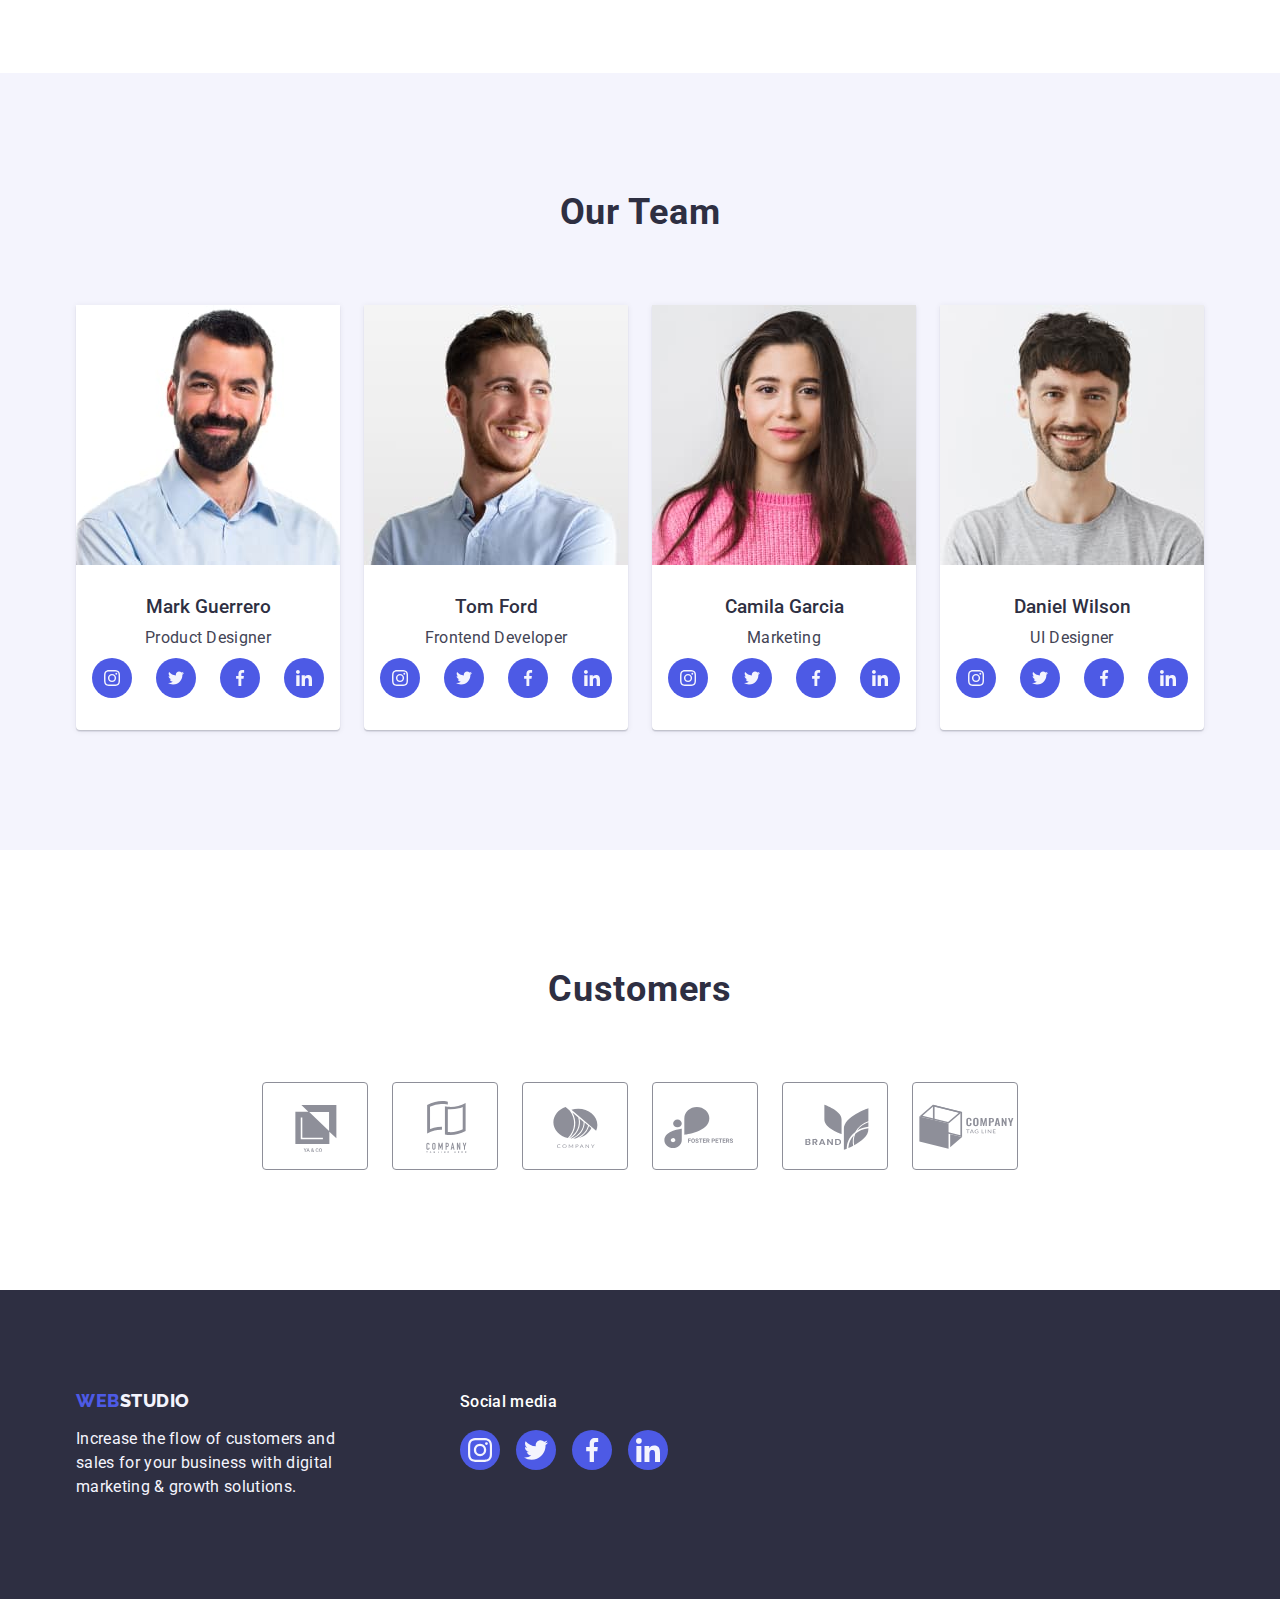
==== commit 96b8224b: "hometask check after mentor" ====
--- a/index.html
+++ b/index.html
@@ -124,27 +124,27 @@
                         <h3 class="offer-studio-team">Mark Guerrero</h3>
                         <p class="text-team">Product Designer</p>
                         <ul class="socials-icons list">
-                            <li class="social-icon">
-                                <a href="" class="social-media link" target="_blank"><svg class="social-icon" width="16" height="16">
-                                        <use href="./images/icons.svg#icon-Ellipse"></use>
-                                    </svg>
-                                </a>
-                            </li>
-                            <li class="social-icon">
-                                <a href="" class="social-media link" target="_blank"><svg class="social-icon" width="16" height="16">
-                                        <use href="./images/icons.svg#icon-Ellipse-1"></use>
-                                    </svg>
-                                </a>
-                            </li>
-                            <li class="social-icon">
-                                <a href="" class="social-media link" target="_blank"><svg class="social-icon" width="16" height="16">
-                                        <use href="./images/icons.svg#icon-Ellipse-2"></use>
-                                    </svg>
-                                </a>
-                            </li>
-                            <li class="social-icon">
-                                <a href="" class="social-media link" target="_blank"><svg class="social-icon" width="16" height="16">
-                                        <use href="./images/icons.svg#icon-Ellipse-3"></use>
+                            <li class="social-item">
+                                <a href="" class="social-media link" target="_blank"><svg class="social-icon" width="16" height="16">
+                                        <use href="./images/icons.svg#icon-instagram-2"></use>
+                                    </svg>
+                                </a>
+                            </li>
+                            <li class="social-item">
+                                <a href="" class="social-media link" target="_blank"><svg class="social-icon" width="16" height="16">
+                                        <use href="./images/icons.svg#icon-twitter-1"></use>
+                                    </svg>
+                                </a>
+                            </li>
+                            <li class="social-item">
+                                <a href="" class="social-media link" target="_blank"><svg class="social-icon" width="16" height="16">
+                                        <use href="./images/icons.svg#icon-facebook-1"></use>
+                                    </svg>
+                                </a>
+                            </li>
+                            <li class="social-item">
+                                <a href="" class="social-media link" target="_blank"><svg class="social-icon" width="16" height="16">
+                                        <use href="./images/icons.svg#icon-linkedin-1"></use>
                                     </svg>
                                 </a>
                             </li>
@@ -156,27 +156,27 @@
                         <h3 class="offer-studio-team">Tom Ford</h3>
                         <p class="text-team">Frontend Developer</p>
                         <ul class="socials-icons list">
-                            <li class="social-icon">
-                                <a href="" class="social-media link" target="_blank"><svg class="social-icon" width="16" height="16">
-                                        <use href="./images/icons.svg#icon-Ellipse"></use>
-                                    </svg>
-                                </a>
-                            </li>
-                            <li class="social-icon">
-                                <a href="" class="social-media link" target="_blank"><svg class="social-icon" width="16" height="16">
-                                        <use href="./images/icons.svg#icon-Ellipse-1"></use>
-                                    </svg>
-                                </a>
-                            </li>
-                            <li class="social-icon">
-                                <a href="" class="social-media link" target="_blank"><svg class="social-icon" width="16" height="16">
-                                        <use href="./images/icons.svg#icon-Ellipse-2"></use>
-                                    </svg>
-                                </a>
-                            </li>
-                            <li class="social-icon">
-                                <a href="" class="social-media link" target="_blank"><svg class="social-icon" width="16" height="16">
-                                        <use href="./images/icons.svg#icon-Ellipse-3"></use>
+                            <li class="social-item">
+                                <a href="" class="social-media link" target="_blank"><svg class="social-icon" width="16" height="16">
+                                        <use href="./images/icons.svg#icon-instagram-2"></use>
+                                    </svg>
+                                </a>
+                            </li>
+                            <li class="social-item">
+                                <a href="" class="social-media link" target="_blank"><svg class="social-icon" width="16" height="16">
+                                        <use href="./images/icons.svg#icon-twitter-1"></use>
+                                    </svg>
+                                </a>
+                            </li>
+                            <li class="social-item">
+                                <a href="" class="social-media link" target="_blank"><svg class="social-icon" width="16" height="16">
+                                        <use href="./images/icons.svg#icon-facebook-1"></use>
+                                    </svg>
+                                </a>
+                            </li>
+                            <li class="social-item">
+                                <a href="" class="social-media link" target="_blank"><svg class="social-icon" width="16" height="16">
+                                        <use href="./images/icons.svg#icon-linkedin-1"></use>
                                     </svg>
                                 </a>
                             </li>
@@ -188,27 +188,27 @@
                         <h3 class="offer-studio-team">Camila Garcia</h3>
                         <p class="text-team">Marketing</p>
                         <ul class="socials-icons list">
-                            <li class="social-icon">
-                                <a href="" class="social-media link" target="_blank"><svg class="social-icon" width="16" height="16">
-                                        <use href="./images/icons.svg#icon-Ellipse"></use>
-                                    </svg>
-                                </a>
-                            </li>
-                            <li class="social-icon">
-                                <a href="" class="social-media link" target="_blank"><svg class="social-icon" width="16" height="16">
-                                        <use href="./images/icons.svg#icon-Ellipse-1"></use>
-                                    </svg>
-                                </a>
-                            </li>
-                            <li class="social-icon">
-                                <a href="" class="social-media link" target="_blank"><svg class="social-icon" width="16" height="16">
-                                        <use href="./images/icons.svg#icon-Ellipse-2"></use>
-                                    </svg>
-                                </a>
-                            </li>
-                            <li class="social-icon">
-                                <a href="" class="social-media link" target="_blank"><svg class="social-icon" width="16" height="16">
-                                        <use href="./images/icons.svg#icon-Ellipse-3"></use>
+                            <li class="social-item">
+                                <a href="" class="social-media link" target="_blank"><svg class="social-icon" width="16" height="16">
+                                        <use href="./images/icons.svg#icon-instagram-2"></use>
+                                    </svg>
+                                </a>
+                            </li>
+                            <li class="social-item">
+                                <a href="" class="social-media link" target="_blank"><svg class="social-icon" width="16" height="16">
+                                        <use href="./images/icons.svg#icon-twitter-1"></use>
+                                    </svg>
+                                </a>
+                            </li>
+                            <li class="social-item">
+                                <a href="" class="social-media link" target="_blank"><svg class="social-icon" width="16" height="16">
+                                        <use href="./images/icons.svg#icon-facebook-1"></use>
+                                    </svg>
+                                </a>
+                            </li>
+                            <li class="social-item">
+                                <a href="" class="social-media link" target="_blank"><svg class="social-icon" width="16" height="16">
+                                        <use href="./images/icons.svg#icon-linkedin-1"></use>
                                     </svg>
                                 </a>
                             </li>
@@ -220,27 +220,27 @@
                         <h3 class="offer-studio-team">Daniel Wilson</h3>
                         <p class="text-team">UI Designer</p>
                         <ul class="socials-icons list">
-                            <li class="social-icon">
-                                <a href="" class="social-media link" target="_blank"><svg class="social-icon" width="16" height="16">
-                                        <use href="./images/icons.svg#icon-Ellipse"></use>
-                                    </svg>
-                                </a>
-                            </li>
-                            <li class="social-icon">
-                                <a href="" class="social-media link" target="_blank"><svg class="social-icon" width="16" height="16">
-                                        <use href="./images/icons.svg#icon-Ellipse-1"></use>
-                                    </svg>
-                                </a>
-                            </li>
-                            <li class="social-icon">
-                                <a href="" class="social-media link" target="_blank"><svg class="social-icon" width="16" height="16">
-                                        <use href="./images/icons.svg#icon-Ellipse-2"></use>
-                                    </svg>
-                                </a>
-                            </li>
-                            <li class="social-icon">
-                                <a href="" class="social-media link" target="_blank"><svg class="social-icon" width="16" height="16">
-                                        <use href="./images/icons.svg#icon-Ellipse-3"></use>
+                            <li class="social-item">
+                                <a href="" class="social-media link" target="_blank"><svg class="social-icon" width="16" height="16">
+                                        <use href="./images/icons.svg#icon-instagram-2"></use>
+                                    </svg>
+                                </a>
+                            </li>
+                            <li class="social-item">
+                                <a href="" class="social-media link" target="_blank"><svg class="social-icon" width="16" height="16">
+                                        <use href="./images/icons.svg#icon-twitter-1"></use>
+                                    </svg>
+                                </a>
+                            </li>
+                            <li class="social-item">
+                                <a href="" class="social-media link" target="_blank"><svg class="social-icon" width="16" height="16">
+                                        <use href="./images/icons.svg#icon-facebook-1"></use>
+                                    </svg>
+                                </a>
+                            </li>
+                            <li class="social-item">
+                                <a href="" class="social-media link" target="_blank"><svg class="social-icon" width="16" height="16">
+                                        <use href="./images/icons.svg#icon-linkedin-1"></use>
                                     </svg>
                                 </a>
                             </li>
@@ -309,28 +309,28 @@
                     <li class="socials-footer-icon">
                         <a href="#" class="socials-footer-link" target="_blank"><svg class="network-footer-icon" width="24"
                                 height="24">
-                                <use href="./images/icons.svg#icon-Ellipse-6"></use>
+                                <use href="./images/icons.svg#icon-instagram-2"></use>
                             </svg>
                         </a>
                     </li>
                     <li class="socials-footer-icon">
                         <a href="#" class="socials-footer-link" target="_blank"><svg class="network-footer-icon" width="24"
                                 height="24">
-                                <use href="./images/icons.svg#icon-Ellipse-5"></use>
+                                <use href="./images/icons.svg#icon-twitter-1"></use>
                             </svg>
                         </a>
                     </li>
                     <li class="socials-footer-icon">
                         <a href="#" class="socials-footer-link" target="_blank"><svg class="network-footer-icon" width="24"
                                 height="24">
-                                <use href="./images/icons.svg#icon-Ellipse-4"></use>
-                            </svg>
+                                <use href="./images/icons.svg#icon-facebook-1">
+                                    </use></svg>
                         </a>
                     </li>
                     <li class="socials-footer-icon">
                         <a href="#" class="socials-footer-link" target="_blank"><svg class="network-footer-icon" width="24"
                                 height="24">
-                                <use href="./images/icons.svg#icon-Ellipse-7"></use>
+                                <use href="./images/icons.svg#icon-linkedin-1"></use>
                             </svg>
                         </a>
                     </li>
@@ -342,7 +342,7 @@
         <div class="modal">
             <button type="button" data-modal-close class="modal-button">
                 <svg class="modal-icon" width="8" height="8">
-                    <use href="./images/icons.svg#icon-cross"></use>
+                    <use href="./images/icons.svg#icon-close"></use>
                 </svg>
             </button>
         </div>
--- a/css/styles.css
+++ b/css/styles.css
@@ -120,7 +120,7 @@
     left: 0;
     bottom: -1px;
     height: 4px;  
-    width: 48px;  
+    width: 100%;  
     background-color: #404bbf;
     border-radius: 2px;
 }
@@ -195,13 +195,14 @@
     display: block;
     transition: color 250ms cubic-bezier(0.4, 0, 0.2, 1);
     position: relative;
-    color:var(--text-color);
-}
-
-.header-menu-link:hover {
+    color: #2E2F42;
+    width: 100%;
+}
+.header-menu-link.current {
     color: #404bbf;
 }
 
+.header-menu-link:hover,
 .header-menu-link:focus {
     color: #404bbf;
 }
@@ -261,7 +262,7 @@
     letter-spacing: 0.02em;
     justify-content: center;
     text-align: center;
-    margin-bottom: 0;
+    margin-bottom: 8px;
 }
 
 .section-one {
@@ -271,6 +272,7 @@
     background-position: center;
     background-size: cover;
     max-width: 1440px;
+    margin: 0 auto;
     background-image: linear-gradient(rgba(46, 47, 66, 0.7),
             rgba(46, 47, 66, 0.7)),url(../images/people-office.jpg);
     background-repeat: no-repeat;
@@ -468,7 +470,7 @@
 .catalog-link:hover, 
 .catalog-link:focus {
     box-shadow: 0px 1px 6px rgba(46, 47, 66, 0.08), 0px 1px 1px rgba(46, 47, 66, 0.16), 0px 2px 1px rgba(46, 47, 66, 0.08); 
-    transform: translateY(0%);
+    
 }
 
 .catalog-list {
@@ -481,10 +483,7 @@
     position: relative;
     overflow: hidden;
 }
-.catalog-link:hover .under-text,
-.catalog-link:focus .under-text {
-    transform: translateY(0%);
-}
+
 .app-container {
     padding: 32px 16px;
     border: 1px solid #e7e9fc;
@@ -523,19 +522,19 @@
 }
 .customers-item{
    height: 88px;
+   width:calc((100%-120px) / 6);
    color: var(--icon-color);
 }
 
 .customers-link {
     border: 1px solid rgba(142, 143, 153, 1);
     border-radius: 4px;
-    width: 168px;
+    width: 100%;
     height: 100%;
     justify-content: center;
     display: flex;
     fill: currentColor;
     align-items: center;
-    margin-bottom: 120px;
     transition: border-color 250ms cubic-bezier(0.4, 0, 0.2, 1),
         color 250ms cubic-bezier(0.4, 0, 0.2, 1);
     color:var(--icon-color)
@@ -563,11 +562,9 @@
     margin: 0;
     gap: 24px;
 }
-
-.social-icon{
+.social-item {
     width: 40px;
     height: 40px;
-    fill: #f4f4fd;
 }
 
 .social-media{
@@ -624,17 +621,7 @@
     color:var(--background-color);
     margin-bottom: 16px;
 }
-.network-footer-icon{
-    width: 100%;
-    height: 100%;
-    background-color:var(--primary-color);
-    border-radius: 50%;
-    display: flex;
-    align-items: center;
-    justify-content: center;
-    transition: background-color 250ms cubic-bezier(0.4, 0, 0.2, 1);
-    fill:var(--footer-icon);
-}
+
 
 .socials-footer-link {
     width: 100%;
@@ -649,18 +636,13 @@
     color: #ffffff;
 }
 
+
 .socials-footer-link:hover,
 .socials-footer-link:focus {
     background-color: #31d0aa;
 }
 
-.socials-footer-icon:hover {
-    background-color: #31d0aa;
-}
-
-.socials-footer-icon:focus {
-    background-color: #31d0aa;
-}
+
 
 .socials-footer-list{
     display: flex;
@@ -687,9 +669,13 @@
     pointer-events: none;
 }
 
-
-.button:hover,
-.button:focus {
+.modal-button:focus {
+    background-color: #404bbf;
+    border: none;
+    outline: none;
+    fill: #ffffff;
+}
+.modal-button:hover {
     background-color: #404bbf;
     border: none;
     fill: #ffffff;
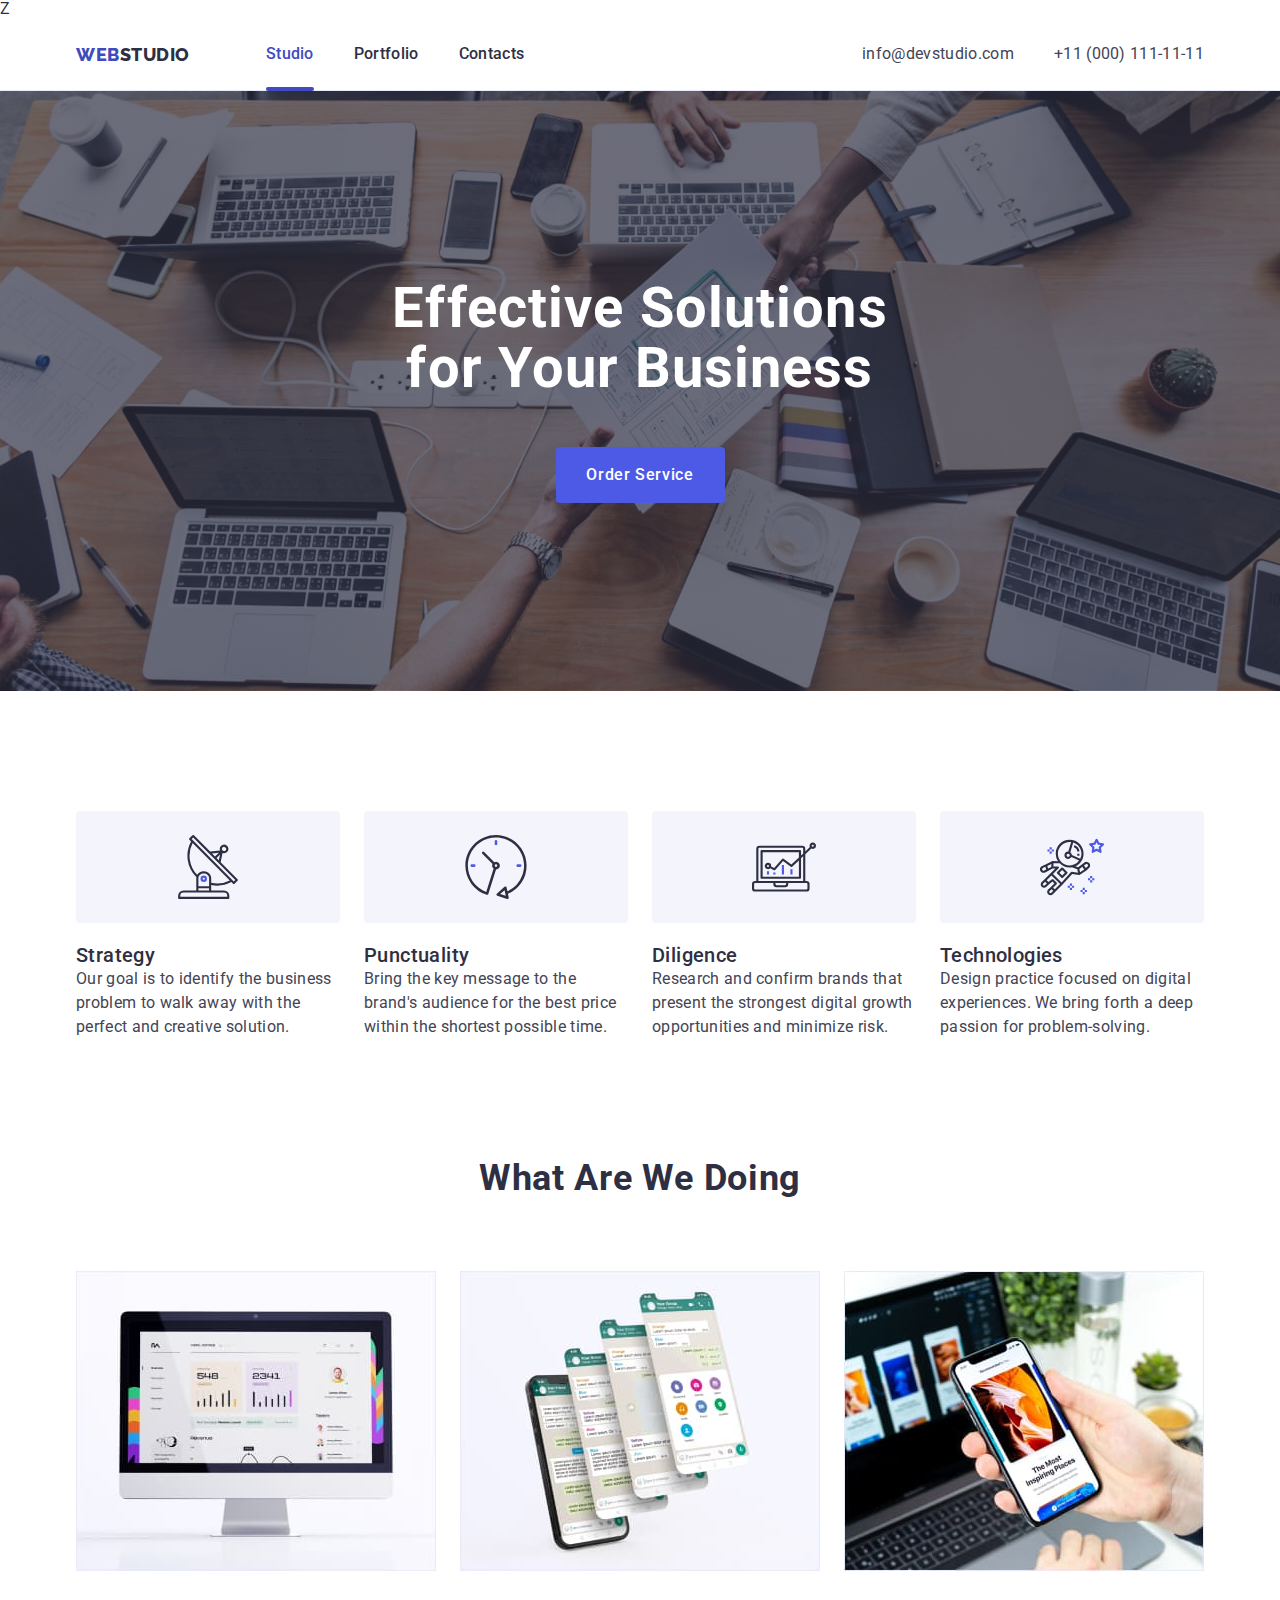
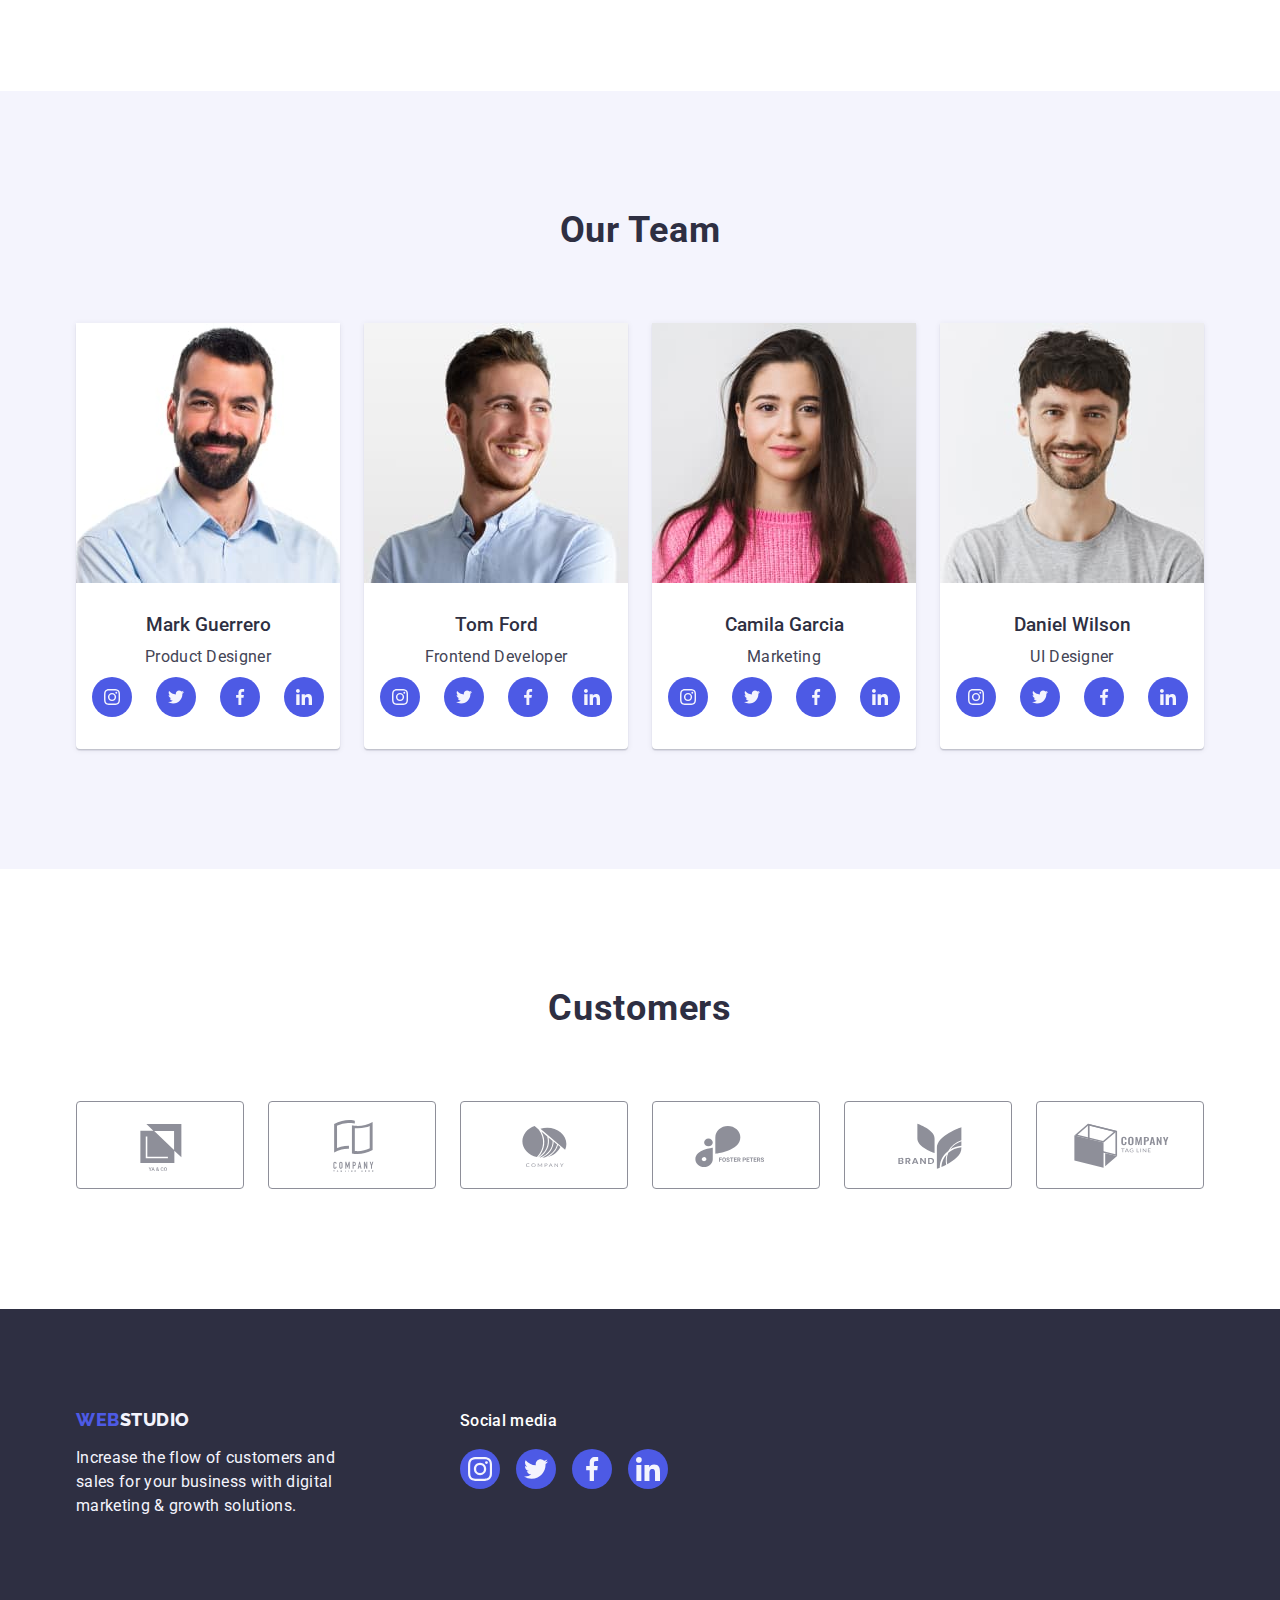
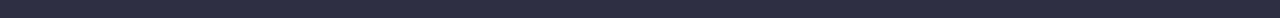
==== commit 75690570: "review final" ====
--- a/index.html
+++ b/index.html
@@ -15,7 +15,7 @@
         rel="stylesheet">
 
 <body>
-    <header class="header list">
+    <header class="header list">Z
         <div class="header-container container">
             <nav class="header-nav list">
                 <a class="header-logo-one link" href="./index.html">Web<span class="header-logo-two">Studio</span></a>
--- a/css/styles.css
+++ b/css/styles.css
@@ -59,8 +59,8 @@
     --font-weight: 500;
     --address-color: #434455;
     --button: #e7e9fc;
-    --icon-color:#8e8f99;
-    --footer-icon:#f4f4fd;
+    --icon-color: #8e8f99;
+    --footer-icon: #f4f4fd;
 }
 
 .header-logo-one {
@@ -119,8 +119,8 @@
     position: absolute;
     left: 0;
     bottom: -1px;
-    height: 4px;  
-    width: 100%;  
+    height: 4px;
+    width: 100%;
     background-color: #404bbf;
     border-radius: 2px;
 }
@@ -198,6 +198,7 @@
     color: #2E2F42;
     width: 100%;
 }
+
 .header-menu-link.current {
     color: #404bbf;
 }
@@ -274,7 +275,7 @@
     max-width: 1440px;
     margin: 0 auto;
     background-image: linear-gradient(rgba(46, 47, 66, 0.7),
-            rgba(46, 47, 66, 0.7)),url(../images/people-office.jpg);
+            rgba(46, 47, 66, 0.7)), url(../images/people-office.jpg);
     background-repeat: no-repeat;
 }
 
@@ -377,7 +378,7 @@
     margin-left: auto;
 }
 
-.strategy-container{
+.strategy-container {
     display: flex;
     align-items: center;
     justify-content: center;
@@ -386,6 +387,7 @@
     border-radius: 4px;
     margin-bottom: 8px;
 }
+
 .button-web-studio {
     display: block;
     background-color: #4D5AE5;
@@ -460,17 +462,19 @@
 .catalog {
     width: calc((100% - 48px) / 3);
     transition: box-shadow 250ms cubic-bezier(0.4, 0, 0.2, 1);
-    display: block;  
-
-}
-.catalog-link{
+    display: block;
+
+}
+
+.catalog-link {
     display: block;
     transition: box-shadow 250ms cubic-bezier(0.4, 0, 0.2, 1);
 }
-.catalog-link:hover, 
+
+.catalog-link:hover,
 .catalog-link:focus {
-    box-shadow: 0px 1px 6px rgba(46, 47, 66, 0.08), 0px 1px 1px rgba(46, 47, 66, 0.16), 0px 2px 1px rgba(46, 47, 66, 0.08); 
-    
+    box-shadow: 0px 1px 6px rgba(46, 47, 66, 0.08), 0px 1px 1px rgba(46, 47, 66, 0.16), 0px 2px 1px rgba(46, 47, 66, 0.08);
+
 }
 
 .catalog-list {
@@ -479,10 +483,29 @@
     flex-wrap: wrap;
     row-gap: 48px;
 }
-.catalog-change-container{
+
+.catalog-change-container {
     position: relative;
     overflow: hidden;
 }
+
+.overlay {
+    position: absolute;
+    top: 0;
+    left: 0;
+    width: 100%;
+    height: 100%;
+    background: #4D5AE5;
+    color: #ffffff;
+    opacity: 0;
+    transition: opacity 250ms cubic-bezier(0.4, 0, 0.2, 1);
+}
+
+.catalog-link:hover .overlay,
+.catalog-link:focus .overlay {
+    opacity: 1;
+}
+
 
 .app-container {
     padding: 32px 16px;
@@ -506,24 +529,30 @@
     justify-content: center;
     text-align: center;
 }
+
 .under-text {
-    position: absolute;
-    top: 0;
+    color: #F4F4FD;
+    font-weight: 400;
+    margin-top: 40px;
+    margin-left: 32px;
+    margin-right: 32px;
     font-size: 16px;
-    line-height: 1.5;
-    letter-spacing: 0.02em;
-    color: var(--footer-icon);
-    padding: 40px 32px;
-    background-color: #4d5ae5;
-    height: 100%;
-    width: 100%;
-    transform: translateY(100%);
-    transition: transform 250ms cubic-bezier(0.4, 0, 0.2, 1);
-}
-.customers-item{
-   height: 88px;
-   width:calc((100%-120px) / 6);
-   color: var(--icon-color);
+    line-height: 24px;
+}
+
+.customers-item {
+    height: 88px;
+    width: calc((100% - 120px) / 6);
+    color: var(--icon-color);
+}
+
+.subscribe-text {
+    margin-bottom: 16px;
+    font-weight: 500;
+    font-size: 16px;
+    line-height: 1.5;
+    letter-spacing: 0.02em;
+    color: #ffffff;
 }
 
 .customers-link {
@@ -537,18 +566,20 @@
     align-items: center;
     transition: border-color 250ms cubic-bezier(0.4, 0, 0.2, 1),
         color 250ms cubic-bezier(0.4, 0, 0.2, 1);
-    color:var(--icon-color)
-}
-
-.customers-link:hover, .customers-link:focus{
+    color: var(--icon-color)
+}
+
+.customers-link:hover,
+.customers-link:focus {
     border-color: #404bbf;
     color: #404bbf;
 }
 
-.customers{
+.customers {
     padding-top: 120px;
     padding-bottom: 120px;
 }
+
 .footer {
     color: #F4F4FD;
     size: 16px;
@@ -556,33 +587,38 @@
     background-color: #2E2F42;
     padding: 100px 0 100px;
 }
-.socials-icons{
+
+.socials-icons {
     display: flex;
     justify-content: center;
     margin: 0;
     gap: 24px;
 }
+
 .social-item {
     width: 40px;
     height: 40px;
 }
 
-.social-media{
+.social-media {
     width: 100%;
     height: 100%;
-    background-color:var(--primary-color);
+    background-color: var(--primary-color);
     border-radius: 50%;
     display: flex;
     align-items: center;
     justify-content: center;
     transition: background-color 250ms cubic-bezier(0.4, 0, 0.2, 1);
 }
-.social-media:hover{
+
+.social-media:hover {
     background-color: #404bbf;
 }
-.social-media:focus{
+
+.social-media:focus {
     background-color: #404bbf;
 }
+
 .footer-logo-one {
     color: #4D5AE5;
     font-family: "Raleway", sans-serif;
@@ -609,16 +645,17 @@
     display: flex;
     align-items: baseline;
 }
+
 .footer-logo-division {
     margin-right: 120px;
 }
 
-.socials-text{
+.socials-text {
     font-weight: 500;
     font-size: 16px;
     line-height: 1.5;
     letter-spacing: 0.02em;
-    color:var(--background-color);
+    color: var(--background-color);
     margin-bottom: 16px;
 }
 
@@ -644,7 +681,7 @@
 
 
 
-.socials-footer-list{
+.socials-footer-list {
     display: flex;
     gap: 16px;
     width: 100%;
@@ -654,7 +691,8 @@
     width: 40px;
     height: 40px;
 }
-.modal-container{
+
+.modal-container {
     position: fixed;
     top: 0;
     left: 0;
@@ -663,7 +701,78 @@
     background-color: rgba(46, 47, 66, 0.4);
     transition: opacity 250ms cubic-bezier(0.4, 0, 0.2, 1), visibility 250ms cubic-bezier(0.4, 0, 0.2, 1);
 }
-.is-hidden{
+
+.name-form-container {
+    margin-bottom: 8px;
+}
+
+.name-form-space {
+    font-size: 12px;
+    line-height: 1.17;
+    letter-spacing: 0.04em;
+    color: var(--icon-color);
+    display: block;
+}
+
+.feedback {
+    font-weight: 500;
+    font-size: 16px;
+    line-height: 1.5;
+    text-align: center;
+    letter-spacing: 0.02em;
+    color: var(--text-color);
+    margin-bottom: 16px;
+
+}
+
+.subscribe-field {
+    background-color: transparent;
+    border: 1px solid #FFFFFF;
+    border-radius: 4px;
+    width: 264px;
+    height: 40px;
+    font-weight: 400;
+    font-size: 12px;
+    line-height: 1.5;
+    letter-spacing: 0.04em;
+    padding-left: 16px;
+    filter: drop-shadow(0px 4px 4px rgba(0, 0, 0, 0.15));
+
+}
+
+.subscribe-field::placeholder {
+    color: #FFFFFF;
+}
+
+.subscribe-button {
+    border: 1px;
+    border-radius: 4px;
+    background-color: #4D5AE5;
+    color: #FFFFFF;
+    display: flex;
+    justify-content: center;
+    align-items: center;
+    min-width: 165px;
+    height: 40px;
+    font-family: "Roboto", sans-serif;
+    font-weight: 500;
+    font-size: 16px;
+    line-height: 1.5;
+    letter-spacing: 0.04em;
+    transition: background-color 250ms cubic-bezier(0.4, 0, 0.2, 1);
+    cursor: pointer;
+    padding-bottom: 8px;
+    padding-left: 24px;
+    padding-right: 16px;
+    padding-top: 8px
+}
+
+.subscribe-form {
+    display: flex;
+    gap: 24px
+}
+
+.is-hidden {
     opacity: 0;
     visibility: hidden;
     pointer-events: none;
@@ -675,6 +784,7 @@
     outline: none;
     fill: #ffffff;
 }
+
 .modal-button:hover {
     background-color: #404bbf;
     border: none;
@@ -691,6 +801,7 @@
     left: 50%;
     transform: translate(-50%, -50%) scale(1);
     width: 408px;
+    padding: 72px 24px 24px 24px;
     min-height: 584px;
     background: #fcfcfc;
     box-shadow: 0px 1px 1px rgba(0, 0, 0, 0.14), 0px 1px 3px rgba(0, 0, 0, 0.12), 0px 2px 1px rgba(0, 0, 0, 0.2);
@@ -698,7 +809,7 @@
     transition: transform 250ms cubic-bezier(0.4, 0, 0.2, 1);
 }
 
-.modal-button{
+.modal-button {
     position: absolute;
     top: 24px;
     right: 24px;
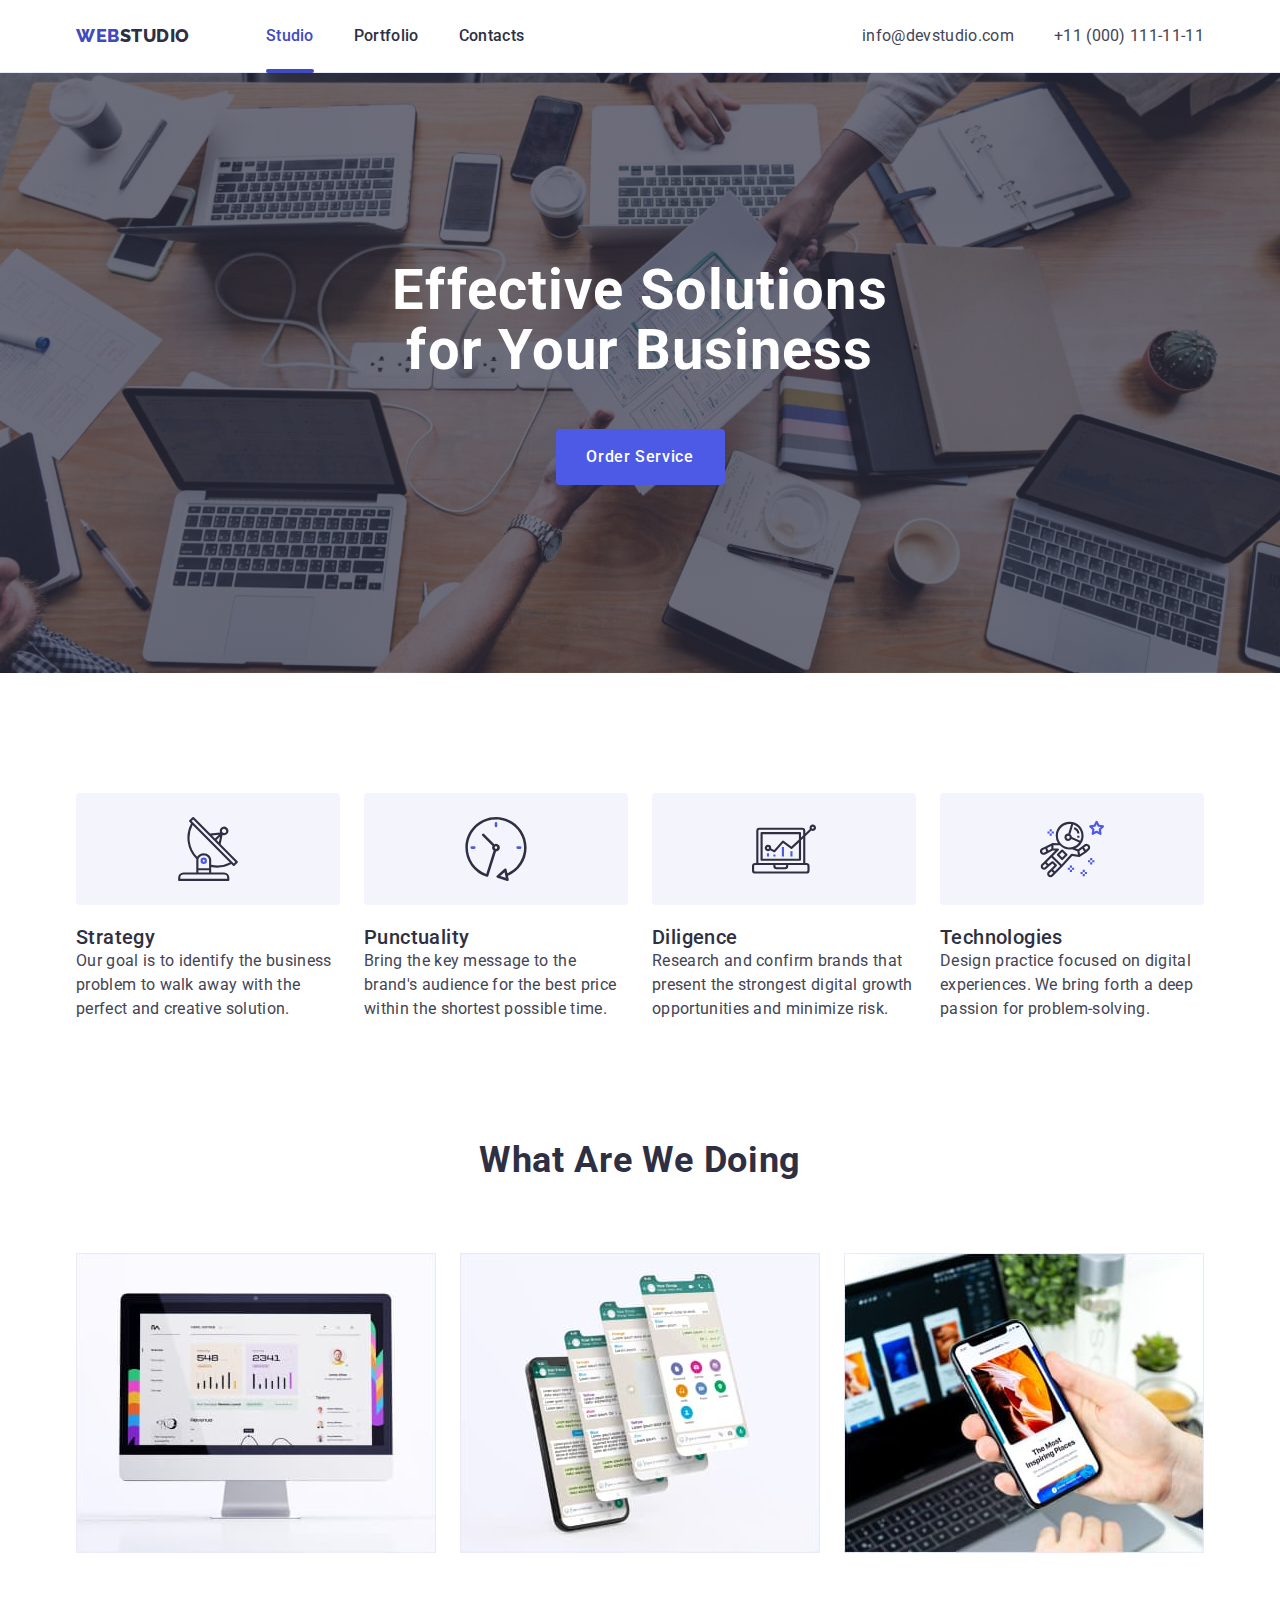
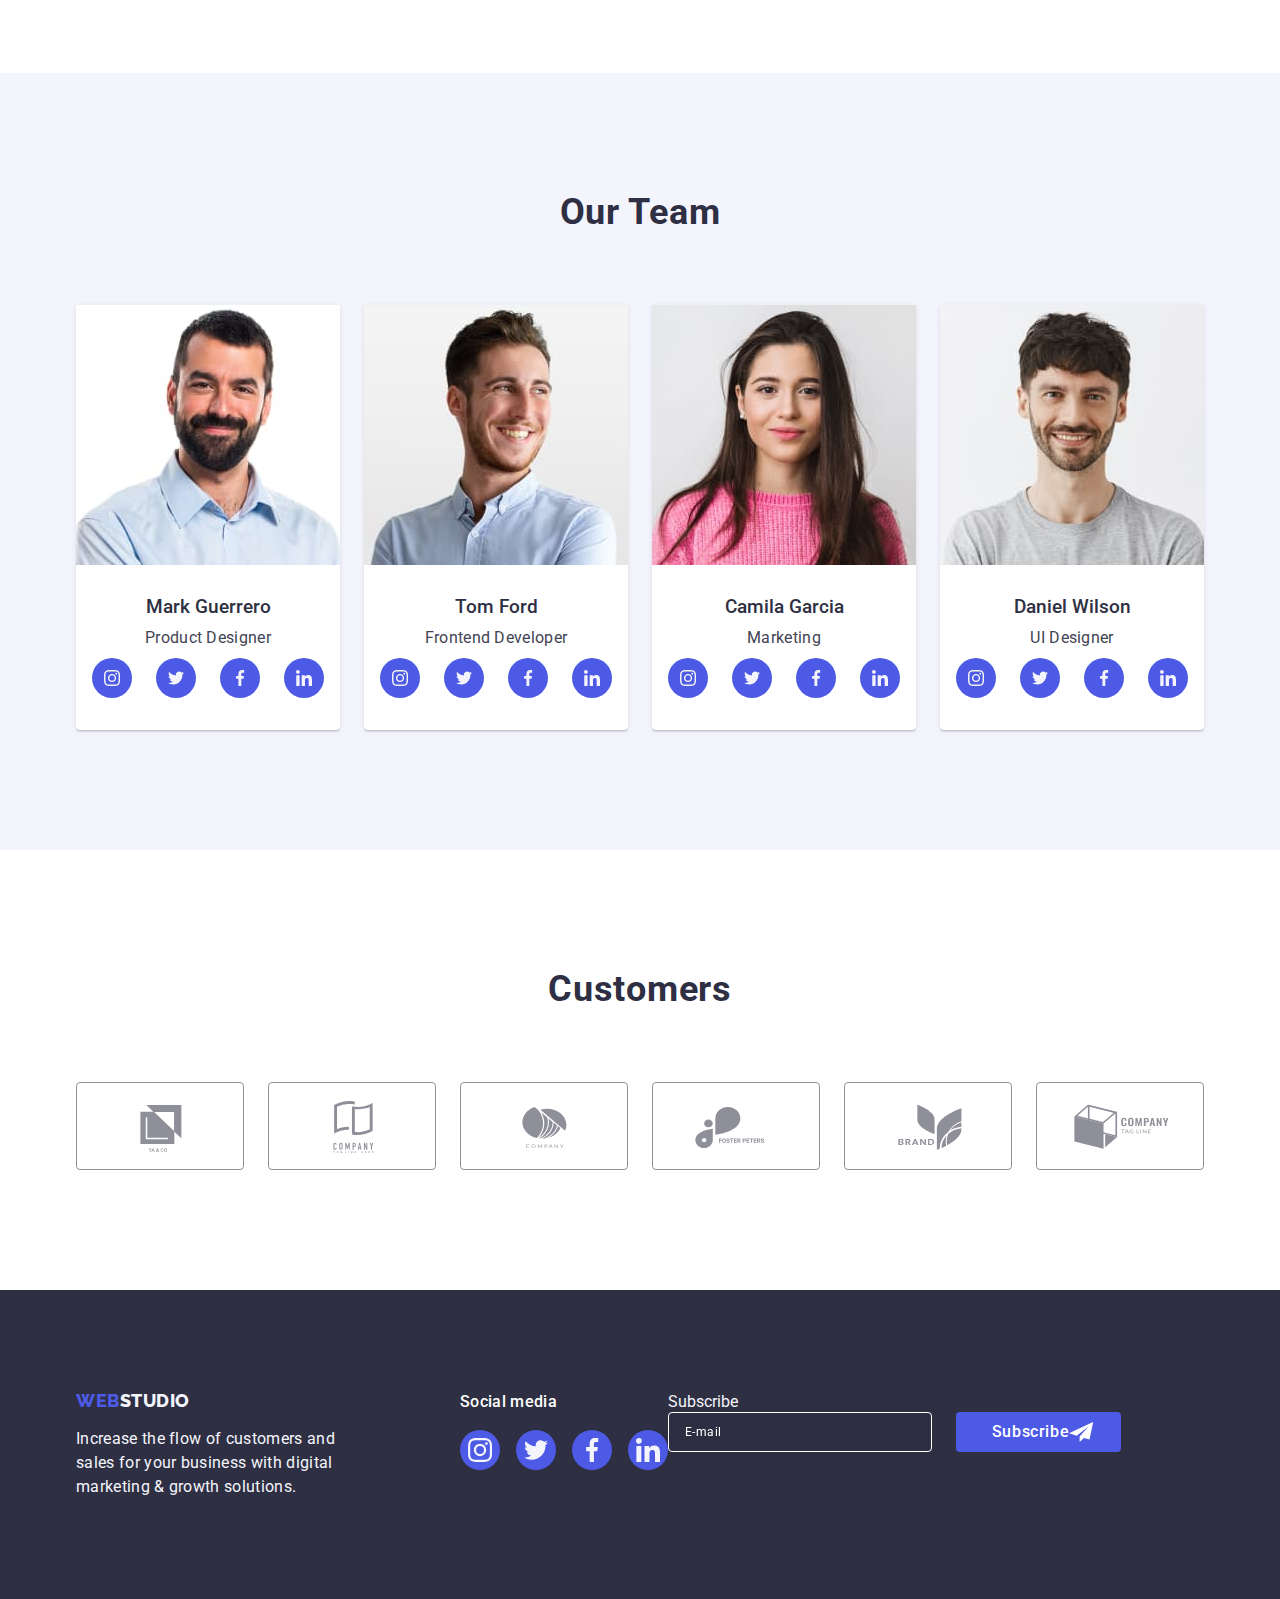
==== commit 895a3801: "subscribe field" ====
--- a/index.html
+++ b/index.html
@@ -15,7 +15,7 @@
         rel="stylesheet">
 
 <body>
-    <header class="header list">Z
+    <header class="header list">
         <div class="header-container container">
             <nav class="header-nav list">
                 <a class="header-logo-one link" href="./index.html">Web<span class="header-logo-two">Studio</span></a>
@@ -324,7 +324,8 @@
                         <a href="#" class="socials-footer-link" target="_blank"><svg class="network-footer-icon" width="24"
                                 height="24">
                                 <use href="./images/icons.svg#icon-facebook-1">
-                                    </use></svg>
+                                </use>
+                            </svg>
                         </a>
                     </li>
                     <li class="socials-footer-icon">
@@ -335,6 +336,18 @@
                         </a>
                     </li>
                 </ul>
+            </div>
+            <div class="subscribe-container">
+                <p class="subsribe-text">Subscribe</p>
+                <form class="subscribe-form">
+                    <label class="subscribe">
+                        <input class="subscribe-field" type="email" name="email" placeholder="E-mail" />
+                    </label>
+                    <button class="subscribe-button" type="submit">Subscribe <svg class="send-footer-icon" width="24"
+                            height="24">
+                            <use href="./images/icons.svg#icon-icon-send"></use>
+                        </svg></button>
+                </form>
             </div>
         </div>
     </footer>
@@ -342,7 +355,7 @@
         <div class="modal">
             <button type="button" data-modal-close class="modal-button">
                 <svg class="modal-icon" width="8" height="8">
-                    <use href="./images/icons.svg#icon-close"></use>
+                    <use href="./images/icons.svg#icon-icon-send"></use>
                 </svg>
             </button>
         </div>
--- a/css/styles.css
+++ b/css/styles.css
@@ -731,7 +731,7 @@
     border-radius: 4px;
     width: 264px;
     height: 40px;
-    font-weight: 400;
+    display: flex;
     font-size: 12px;
     line-height: 1.5;
     letter-spacing: 0.04em;
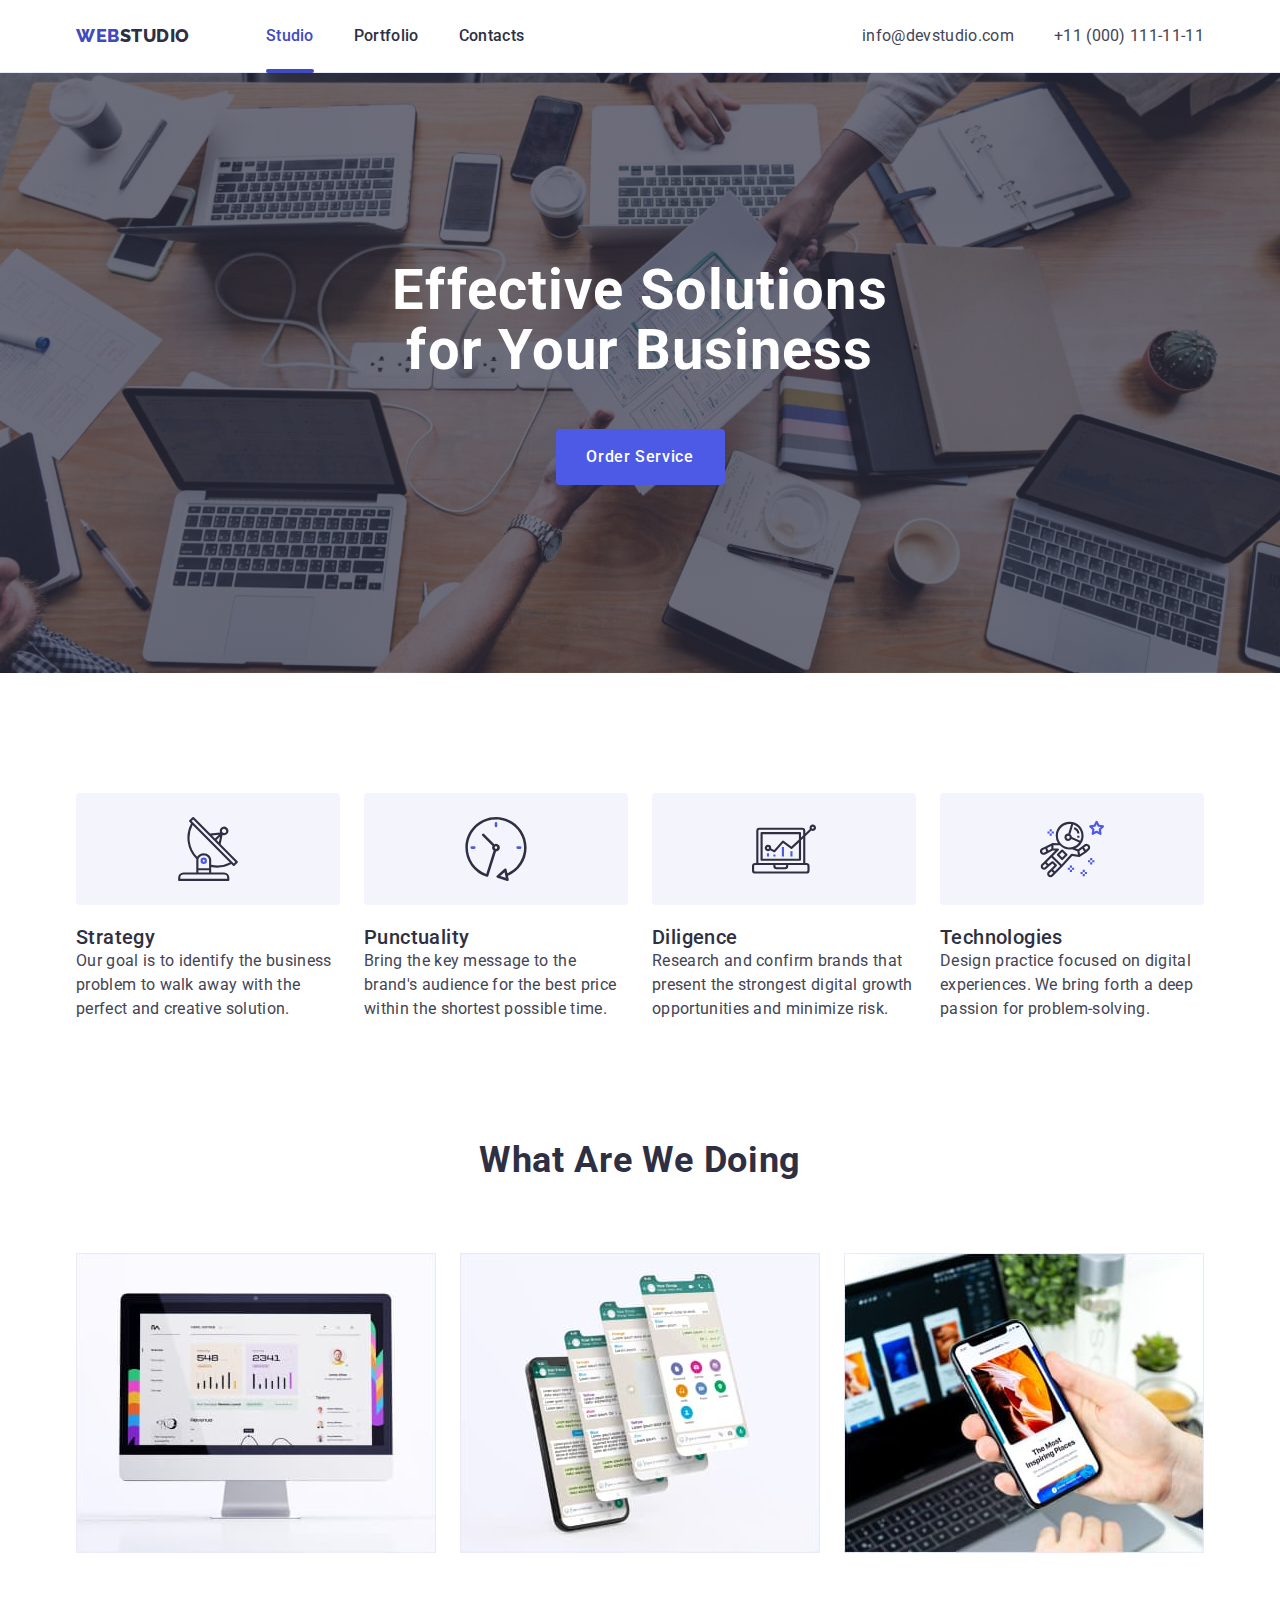
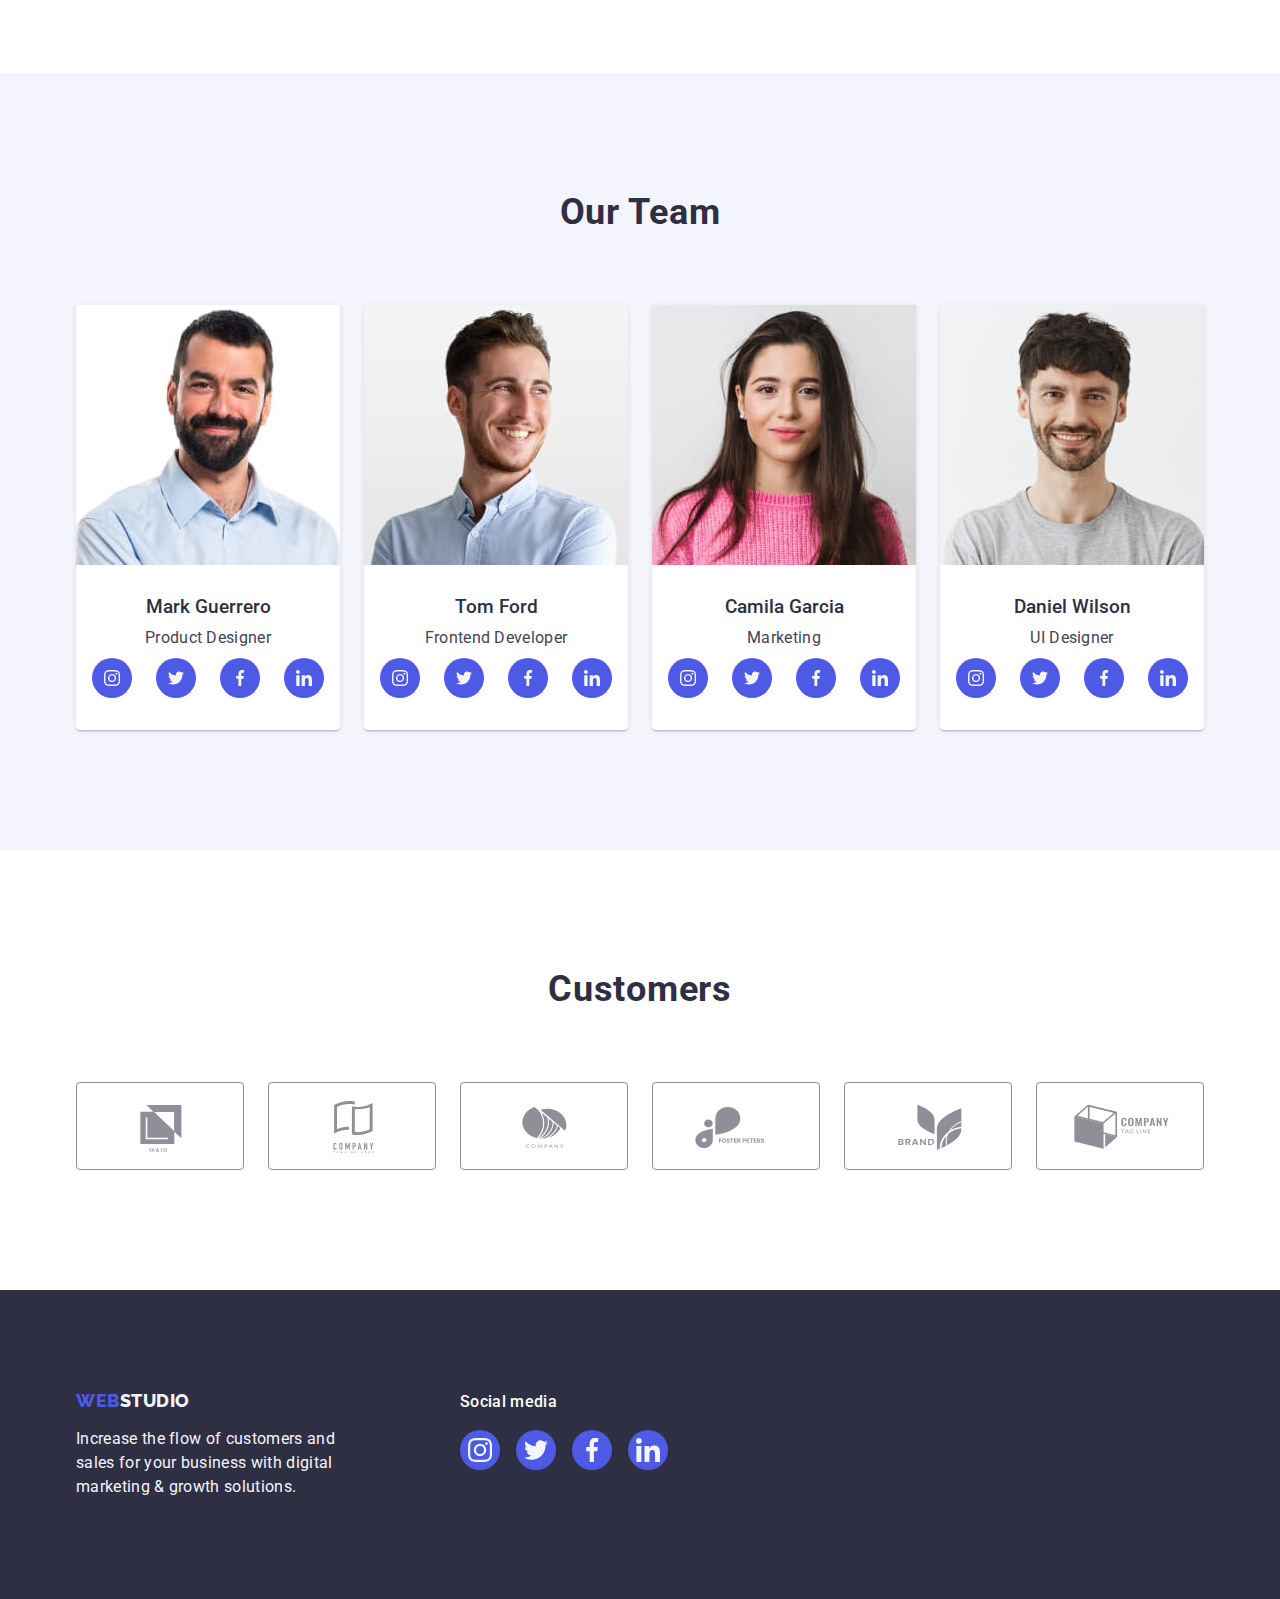
==== commit 640f976c: "hopefully" ====
--- a/index.html
+++ b/index.html
@@ -336,19 +336,6 @@
                         </a>
                     </li>
                 </ul>
-            </div>
-            <div class="subscribe-container">
-                <p class="subsribe-text">Subscribe</p>
-                <form class="subscribe-form">
-                    <label class="subscribe">
-                        <input class="subscribe-field" type="email" name="email" placeholder="E-mail" />
-                    </label>
-                    <button class="subscribe-button" type="submit">Subscribe <svg class="send-footer-icon" width="24"
-                            height="24">
-                            <use href="./images/icons.svg#icon-icon-send"></use>
-                        </svg></button>
-                </form>
-            </div>
         </div>
     </footer>
     <div data-modal="" class="modal-container is-hidden">
--- a/css/styles.css
+++ b/css/styles.css
@@ -725,6 +725,10 @@
 
 }
 
+.subscribe {
+    padding-bottom: 16px;
+}
+
 .subscribe-field {
     background-color: transparent;
     border: 1px solid #FFFFFF;
@@ -737,7 +741,6 @@
     letter-spacing: 0.04em;
     padding-left: 16px;
     filter: drop-shadow(0px 4px 4px rgba(0, 0, 0, 0.15));
-
 }
 
 .subscribe-field::placeholder {
@@ -761,16 +764,21 @@
     letter-spacing: 0.04em;
     transition: background-color 250ms cubic-bezier(0.4, 0, 0.2, 1);
     cursor: pointer;
+    gap: 24px;
     padding-bottom: 8px;
-    padding-left: 24px;
-    padding-right: 16px;
-    padding-top: 8px
-}
+        padding-left: 24px;
+        padding-right: 16px;
+        padding-top: 8px
+}
+
 
 .subscribe-form {
-    display: flex;
-    gap: 24px
-}
+    padding-top: 16px;
+    display: flex;
+    gap: 24px;
+}
+
+
 
 .is-hidden {
     opacity: 0;
